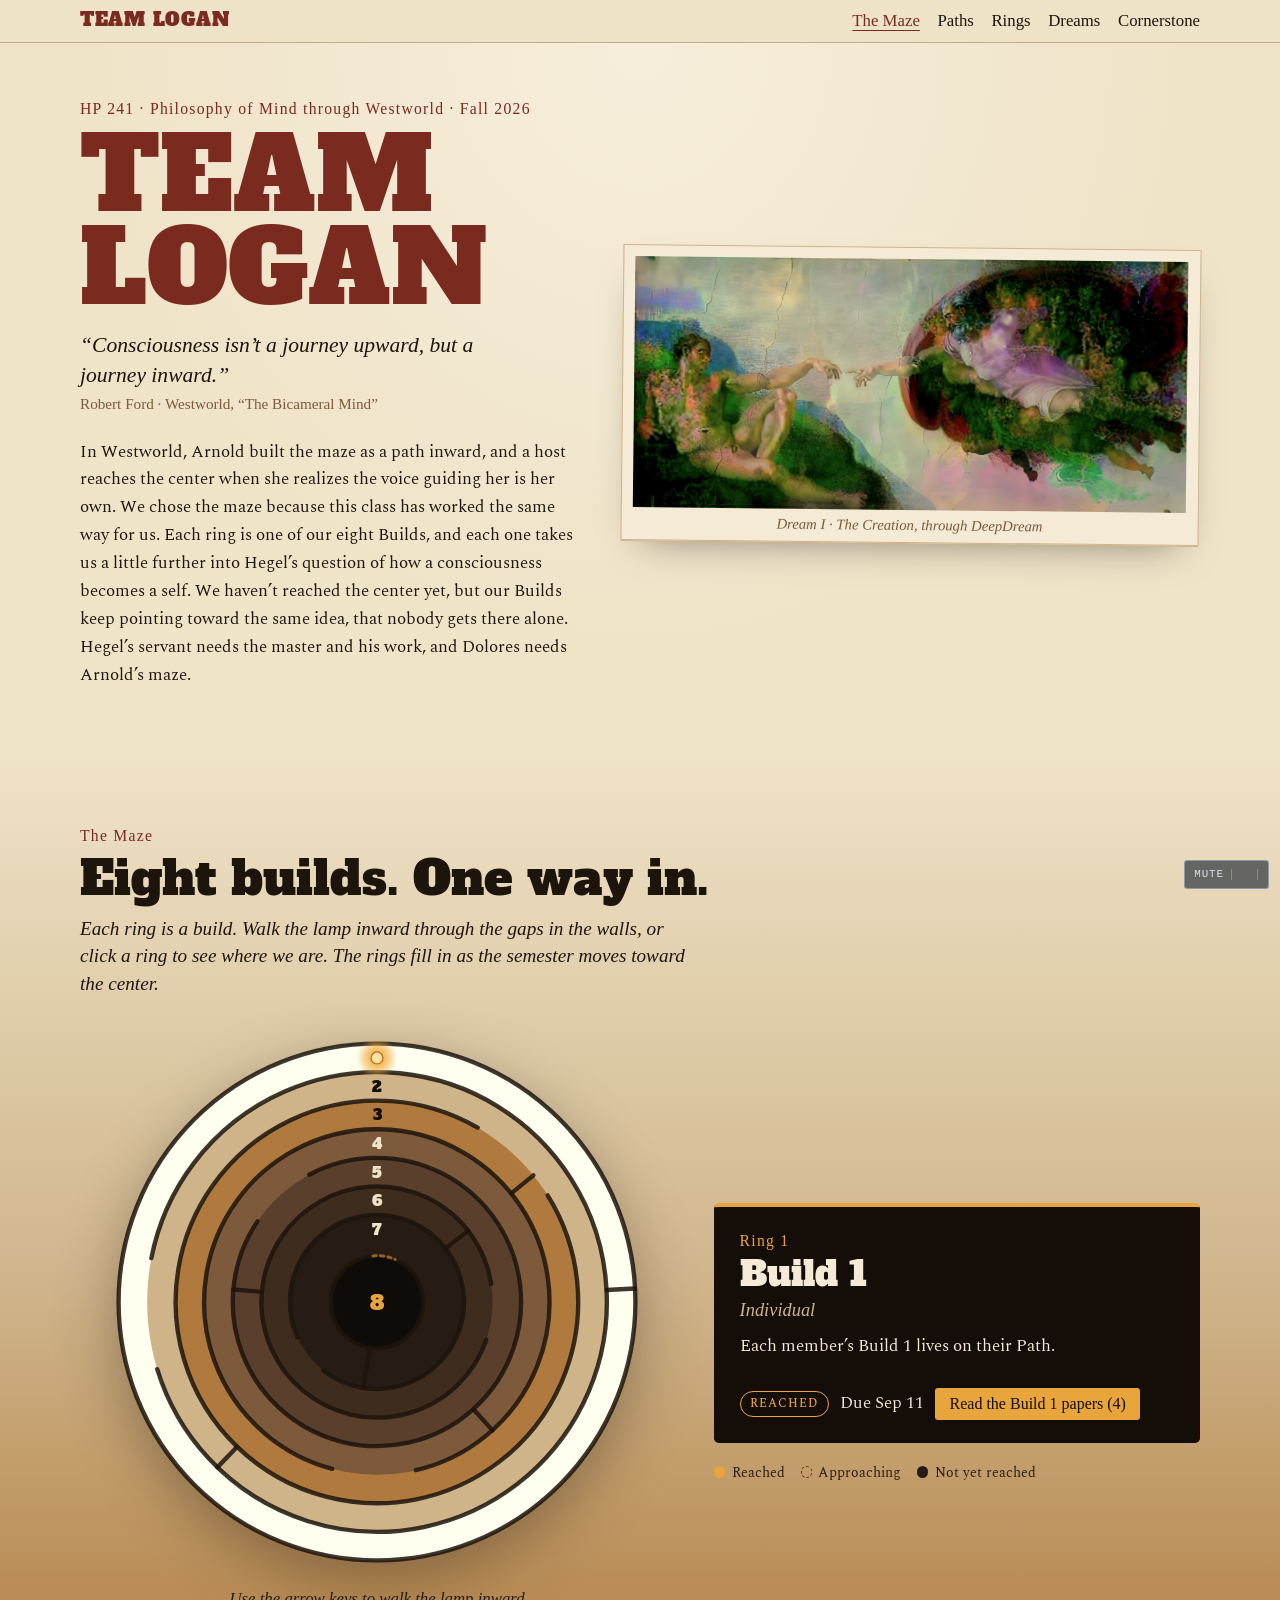
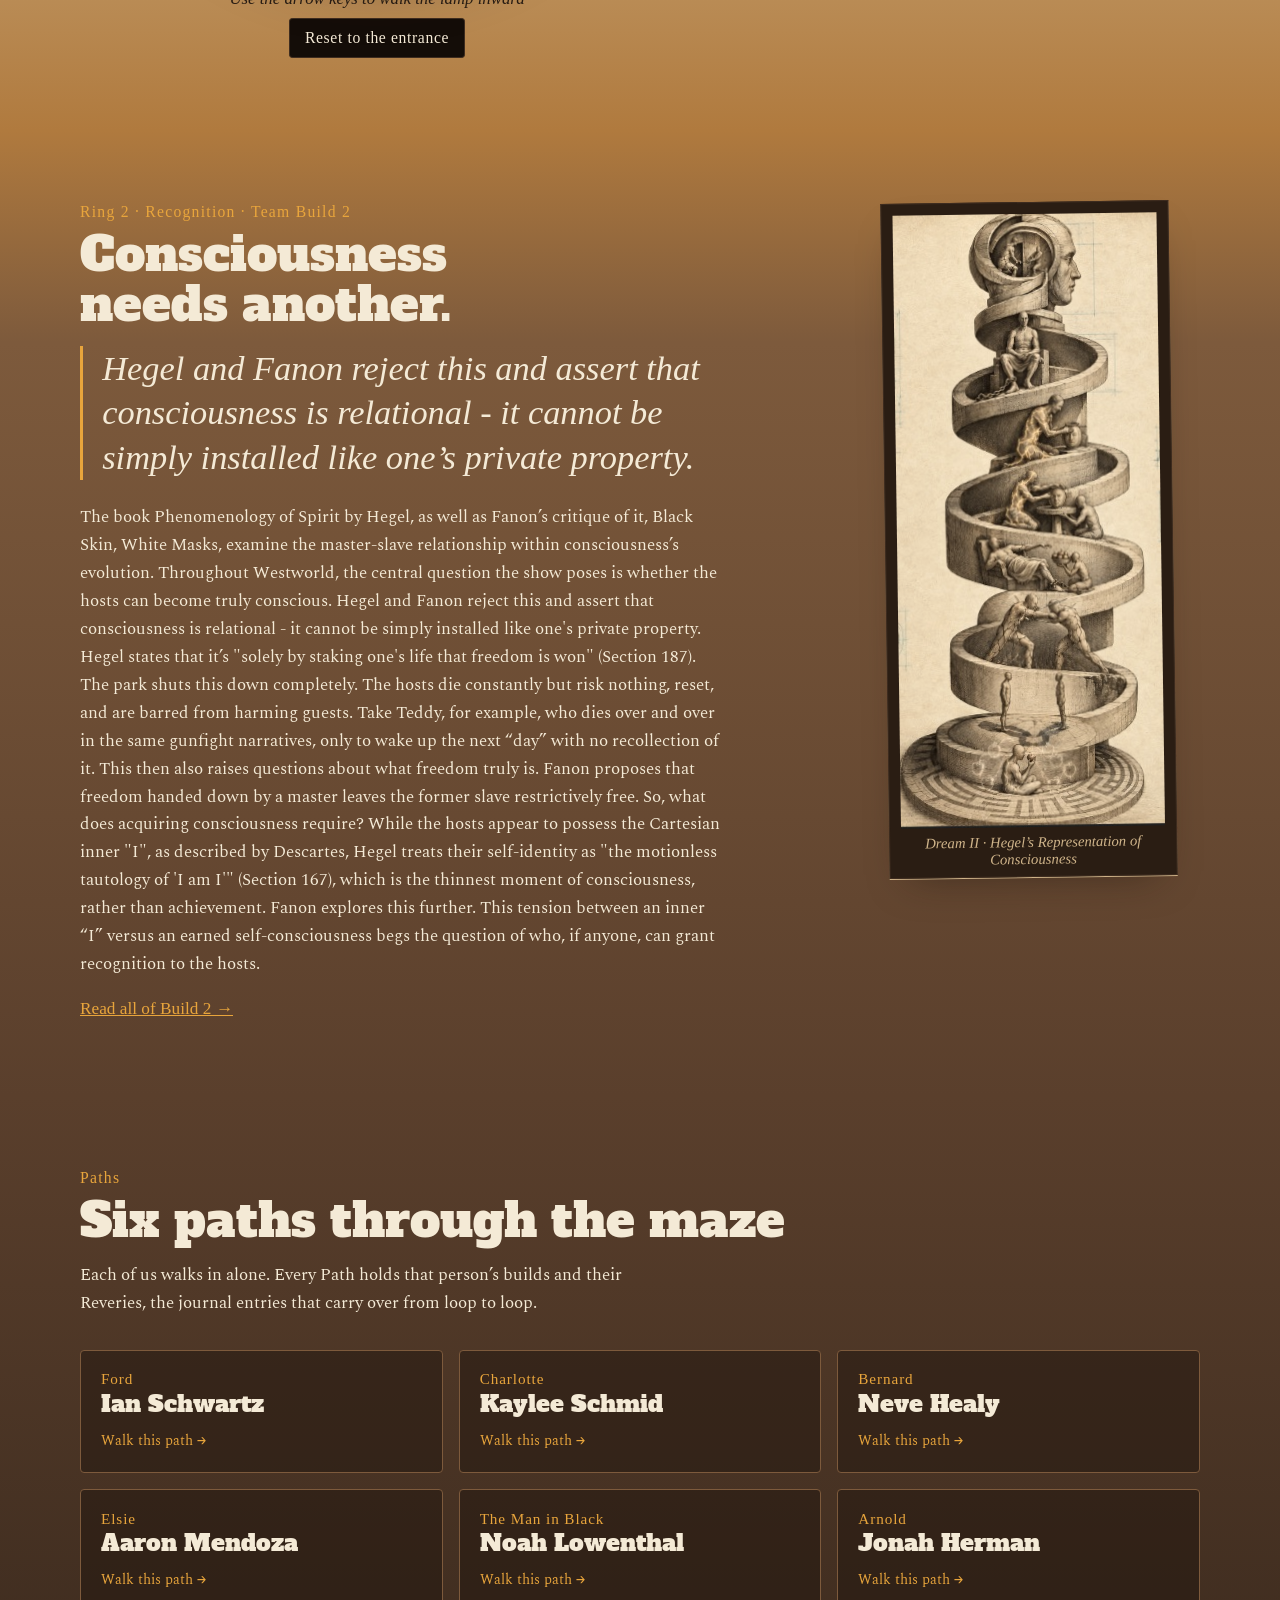
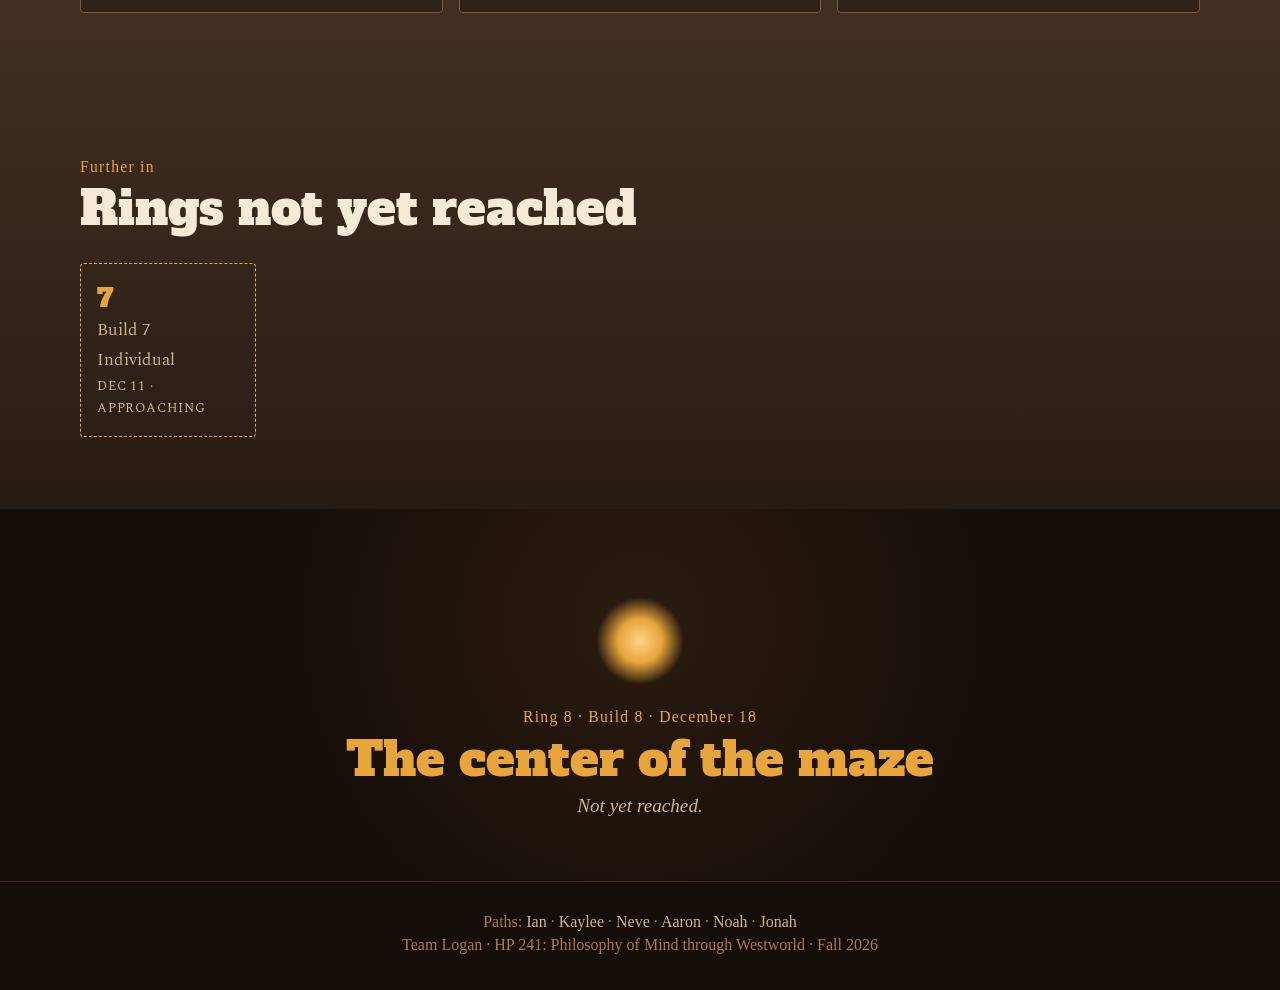
==== index.html @ b35baaec "Version the fx.js/fx.css links so browsers load the new entry screen instead of a cached copy" ====
<!DOCTYPE html>
<html lang="en">
<head>
  <meta charset="utf-8">
  <meta name="viewport" content="width=device-width, initial-scale=1">
  <title>Team Logan — The Maze</title>
  <meta name="description" content="Team Logan's HP 241 portfolio: a maze of eight builds, from the outer ring to the center.">
  <link rel="preconnect" href="https://fonts.googleapis.com">
  <link rel="preconnect" href="https://fonts.gstatic.com" crossorigin>
  <link rel="stylesheet" href="https://fonts.googleapis.com/css2?family=Alfa+Slab+One&family=IM+Fell+English:ital@0;1&family=IM+Fell+English+SC&family=Spectral:ital,wght@0,400;0,500;1,400&display=swap">
  <link rel="stylesheet" href="styles.css">
  <link rel="stylesheet" href="maze.css">
  <link rel="stylesheet" href="paths.css">
  <link rel="stylesheet" href="dreams.css">
  <link rel="stylesheet" href="fx.css?v=2">
</head>
<body>
  <a class="skip-link" href="#main">Skip to main content</a>
  <header class="top">
    <div class="wrap top-in">
      <a class="brand" href="index.html">TEAM LOGAN</a>
      <nav aria-label="Main"><ul><li><a href="index.html#maze" aria-current="page">The Maze</a></li><li><a href="index.html#paths">Paths</a></li><li><a href="team.html">Rings</a></li><li><a href="dreams.html">Dreams</a></li><li><a href="cornerstone.html">Cornerstone</a></li></ul></nav>
    </div>
  </header>
  <main id="main">
    <section class="hero">
      <div class="wrap hero-in">
        <div>
          <p class="eyebrow">HP 241 · Philosophy of Mind through Westworld · Fall 2026</p>
          <h1>TEAM LOGAN</h1>
          <p class="epi">“Consciousness isn’t a journey upward, but a journey inward.”</p>
          <p class="epi-by">Robert Ford · Westworld, “The Bicameral Mind”</p>
          <p class="team-intro">In Westworld, Arnold built the maze as a path inward, and a host reaches the center when she realizes the voice guiding her is her own. We chose the maze because this class has worked the same way for us. Each ring is one of our eight Builds, and each one takes us a little further into Hegel’s question of how a consciousness becomes a self. We haven’t reached the center yet, but our Builds keep pointing toward the same idea, that nobody gets there alone. Hegel’s servant needs the master and his work, and Dolores needs Arnold’s maze.</p>
        </div>
        <figure class="plate">
          <img src="images/deepdream.jpg" width="1150" height="521" alt="DeepDream version of Michelangelo’s Creation of Adam, the figures overgrown with swirling green, pink and red patterns.">
          <figcaption>Dream I · The Creation, through DeepDream</figcaption>
        </figure>
      </div>
    </section>

    <section class="maze-sec" id="maze" aria-labelledby="maze-heading">
      <div class="wrap">
        <p class="eyebrow">The Maze</p>
        <h2 id="maze-heading">Eight builds. One way in.</h2>
        <p class="lede">Each ring is a build. Walk the lamp inward through the gaps in the walls, or click a ring to see where we are. The rings fill in as the semester moves toward the center.</p>
        <div class="maze-grid">
        <div class="maze-wrap">
        <svg viewBox="0 0 400 400" class="maze-svg" id="maze-svg" tabindex="0" role="application" aria-label="The maze. Build 1 is the outer ring, Build 8 is the center. Use the arrow keys or W A S D to walk the lamp around a ring and through the gaps in the walls.">
        <circle class="ring" data-ring="1" cx="200" cy="200" r="190" fill="#efe3c8" tabindex="0" role="button" aria-label="Ring 1: Build 1"/>
        <circle class="ring" data-ring="2" cx="200" cy="200" r="169" fill="#cfb48a" tabindex="0" role="button" aria-label="Ring 2: Build 2"/>
        <circle class="ring" data-ring="3" cx="200" cy="200" r="148" fill="#b07a3e" tabindex="0" role="button" aria-label="Ring 3: Build 3"/>
        <circle class="ring" data-ring="4" cx="200" cy="200" r="127" fill="#7d5a3c" tabindex="0" role="button" aria-label="Ring 4: Build 4"/>
        <circle class="ring" data-ring="5" cx="200" cy="200" r="106" fill="#5a3f2c" tabindex="0" role="button" aria-label="Ring 5: Build 5"/>
        <circle class="ring" data-ring="6" cx="200" cy="200" r="85" fill="#3e2c1f" tabindex="0" role="button" aria-label="Ring 6: Build 6"/>
        <circle class="ring" data-ring="7" cx="200" cy="200" r="64" fill="#271c14" tabindex="0" role="button" aria-label="Ring 7: Build 7"/>
        <circle class="ring" data-ring="8" cx="200" cy="200" r="34" fill="#140d08" tabindex="0" role="button" aria-label="Ring 8: Build 8"/>
        <path d="M34.1,167.8 A169,169 0 1 1 38.4,249.4" class="wall"/>
        <line x1="368.8" y1="191.2" x2="389.7" y2="190.1" class="wall"/>
        <path d="M325.5,121.6 A148,148 0 1 1 274.0,71.8" class="wall"/>
        <line x1="97.2" y1="306.5" x2="82.6" y2="321.6" class="wall"/>
        <path d="M167.1,322.7 A127,127 0 1 1 228.6,323.7" class="wall"/>
        <line x1="298.7" y1="120.1" x2="315.0" y2="106.9" class="wall"/>
        <path d="M150.2,106.4 A106,106 0 1 1 112.1,140.7" class="wall"/>
        <line x1="270.9" y1="278.8" x2="285.0" y2="294.4" class="wall"/>
        <path d="M280.4,227.7 A85,85 0 1 1 284.0,186.7" class="wall"/>
        <line x1="115.3" y1="192.6" x2="94.4" y2="190.8" class="wall"/>
        <path d="M141.5,226.0 A64,64 0 1 1 160.6,250.4" class="wall"/>
        <line x1="250.4" y1="160.6" x2="267.0" y2="147.7" class="wall"/>
        <path d="M213.3,168.7 A34,34 0 1 1 197.0,166.1" class="wall"/>
        <line x1="194.7" y1="233.6" x2="190.0" y2="263.2" class="wall"/>
        <circle cx="200" cy="200" r="190" class="wall"/>
        <text x="200" y="24.5" text-anchor="middle" class="rn" fill="#140d08">1</text>
        <text x="200" y="45.5" text-anchor="middle" class="rn" fill="#140d08">2</text>
        <text x="200" y="66.5" text-anchor="middle" class="rn" fill="#140d08">3</text>
        <text x="200" y="87.5" text-anchor="middle" class="rn" fill="#efe3c8">4</text>
        <text x="200" y="108.5" text-anchor="middle" class="rn" fill="#efe3c8">5</text>
        <text x="200" y="129.5" text-anchor="middle" class="rn" fill="#efe3c8">6</text>
        <text x="200" y="150.5" text-anchor="middle" class="rn" fill="#efe3c8">7</text>
        <text x="200" y="206" text-anchor="middle" class="rn rn-center">8</text>
        </svg>
        <p class="maze-hint" id="maze-hint">Use the arrow keys to walk the lamp inward</p>
        <div class="maze-tools"><button type="button" class="maze-reset" id="maze-reset">Reset to the entrance</button><span class="maze-preview" id="maze-preview" hidden></span></div>
        <div class="sr-only" id="maze-live" role="status" aria-live="polite"></div>
        </div>
          <div>
            <div class="ring-info" aria-live="polite">
              <span class="rnum" id="ri-num">Ring 2</span>
              <h3 id="ri-name">Build 2</h3>
              <p class="kind" id="ri-kind">Team · Recognition</p>
              <p class="note" id="ri-note">Hegel and Fanon on why consciousness needs another.</p>
              <div class="ri-row"><span class="badge reached" id="ri-badge">Reached</span><span id="ri-due">Due Sep 25</span><a class="btn" id="ri-link" href="team.html#build-2">Enter this ring</a><button class="btn btn-papers" id="ri-papers" type="button">Read the papers</button></div>
            </div>
            <p class="legend"><span class="lg-reached">Reached</span><span class="lg-near">Approaching</span><span class="lg-locked">Not yet reached</span></p>
          </div>
        </div>
      </div>
    </section>

    <section class="recog dark" aria-labelledby="recog-heading">
      <div class="wrap recog-in">
        <div>
          <p class="eyebrow">Ring 2 · Recognition · Team Build 2</p>
          <h2 id="recog-heading">Consciousness needs another.</h2>
          <blockquote class="pull">Hegel and Fanon reject this and assert that consciousness is relational - it cannot be simply installed like one’s private property.</blockquote>
          <p data-thinkers="Hegel §187; Hegel §167; Descartes; Fanon">The book Phenomenology of Spirit by Hegel, as well as Fanon’s critique of it, Black Skin, White Masks, examine the master-slave relationship within consciousness’s evolution. Throughout Westworld, the central question the show poses is whether the hosts can become truly conscious. Hegel and Fanon reject this and assert that consciousness is relational - it cannot be simply installed like one's private property. Hegel states that it’s "solely by staking one's life that freedom is won" (Section 187). The park shuts this down completely. The hosts die constantly but risk nothing, reset, and are barred from harming guests. Take Teddy, for example, who dies over and over in the same gunfight narratives, only to wake up the next “day” with no recollection of it. This then also raises questions about what freedom truly is. Fanon proposes that freedom handed down by a master leaves the former slave restrictively free. So, what does acquiring consciousness require? While the hosts appear to possess the Cartesian inner "I", as described by Descartes, Hegel treats their self-identity as "the motionless tautology of 'I am I'" (Section 167), which is the thinnest moment of consciousness, rather than achievement. Fanon explores this further. This tension between an inner “I” versus an earned self-consciousness begs the question of who, if anyone, can grant recognition to the hosts.</p>
          <a class="more" href="team.html#build-2">Read all of Build 2 →</a>
        </div>
        <figure class="plate plate-dark">
          <img src="images/hegel-consciousness.jpg" width="260" height="604" alt="Engraving-style spiral tower: figures wrestle, labor and sit in chains as the spiral climbs toward a large human head.">
          <figcaption>Dream II · Hegel’s Representation of Consciousness</figcaption>
        </figure>
      </div>
    </section>

    <section class="paths dark" id="paths" aria-labelledby="paths-heading">
      <div class="wrap">
        <p class="eyebrow">Paths</p>
        <h2 id="paths-heading">Six paths through the maze</h2>
        <p class="narrow">Each of us walks in alone. Every Path holds that person’s builds and their Reveries, the journal entries that carry over from loop to loop.</p>
        <div class="path-grid">
        <a class="path-card" data-member="ian" href="ian.html"><span class="host">Ford</span><span class="who">Ian Schwartz</span><span class="go">Walk this path →</span></a>
        <a class="path-card" data-member="kaylee" href="kaylee.html"><span class="host">Charlotte</span><span class="who">Kaylee Schmid</span><span class="go">Walk this path →</span></a>
        <a class="path-card" data-member="neve" href="neve.html"><span class="host">Bernard</span><span class="who">Neve Healy</span><span class="go">Walk this path →</span></a>
        <a class="path-card" data-member="aaron" href="aaron.html"><span class="host">Elsie</span><span class="who">Aaron Mendoza</span><span class="go">Walk this path →</span></a>
        <a class="path-card" data-member="noah" href="noah.html"><span class="host">The Man in Black</span><span class="who">Noah Lowenthal</span><span class="go">Walk this path →</span></a>
        <a class="path-card" data-member="jonah" href="jonah.html"><span class="host">Arnold</span><span class="who">Jonah Herman</span><span class="go">Walk this path →</span></a>
        </div>
      </div>
    </section>

    <section class="ahead dark" aria-labelledby="ahead-heading">
      <div class="wrap">
        <p class="eyebrow">Further in</p>
        <h2 id="ahead-heading">Rings not yet reached</h2>
        <div class="locks" id="locks" aria-live="polite"></div>
      </div>
    </section>

    <section class="center dark" aria-labelledby="center-heading">
      <div class="wrap">
        <div class="lamp" aria-hidden="true"></div>
        <p class="eyebrow">Ring 8 · Build 8 · December 18</p>
        <h2 id="center-heading">The center of the maze</h2>
        <p class="center-note" id="center-note">Not yet reached.</p>
      </div>
    </section>
    <dialog class="papers-dlg" id="papers-dlg" aria-labelledby="pd-heading">
      <div class="pd-sheet">
        <div class="pd-top">
          <div>
            <p class="eyebrow" id="pd-eyebrow">Ring</p>
            <h2 id="pd-heading">The papers</h2>
          </div>
          <button class="pd-close" id="pd-close" type="button" aria-label="Close the papers">Close</button>
        </div>
        <div class="pd-list" id="pd-list"></div>
        <p class="pd-missing" id="pd-missing" hidden></p>
      </div>
    </dialog>
  </main>
  <footer class="site-footer">
    <div class="wrap">
      <p class="foot-paths">Paths: <a href="ian.html">Ian</a> · <a href="kaylee.html">Kaylee</a> · <a href="neve.html">Neve</a> · <a href="aaron.html">Aaron</a> · <a href="noah.html">Noah</a> · <a href="jonah.html">Jonah</a></p>
      <p>Team Logan · HP 241: Philosophy of Mind through Westworld · Fall 2026</p>
    </div>
  </footer>
  <script src="rings.js"></script>
  <script src="maze.js"></script>
  <script src="papers.js"></script>
  <script src="papers-panel.js"></script>
  <script src="fx.js?v=2"></script>
</body>
</html>
---- styles.css ----
/* Team Logan · "The Maze" in the Lamplight palette.
   Parchment on the outer rings, umber toward the center, amber lamp accents.
   One committed look (no separate dark mode): pages darken as you go inward. */
:root {
  --r0: #efe3c8; --r1: #cfb48a; --r2: #b07a3e; --r3: #7d5a3c;
  --r4: #5a3f2c; --r5: #3e2c1f; --r6: #271c14; --r7: #140d08;
  --gold: #e8a53c; --ox: #7a2a1f; --ink: #1d140c; --bone: #f4ead6;
  --slab: "Alfa Slab One", Rockwell, Georgia, serif;
  --fell: "IM Fell English", "Iowan Old Style", Georgia, serif;
  --fellsc: "IM Fell English SC", "Iowan Old Style", Georgia, serif;
  --body: "Spectral", Georgia, serif;
  --max: 72rem;
  color-scheme: light;
}

*, *::before, *::after { box-sizing: border-box; }
html { scroll-behavior: smooth; scroll-padding-top: 4.5rem; }
body { margin: 0; background: var(--r0); color: var(--ink); font: 400 1.06rem/1.65 var(--body); }
img { max-width: 100%; height: auto; }
a { color: inherit; }
a:focus-visible, [tabindex]:focus-visible, summary:focus-visible { outline: 2px solid var(--gold); outline-offset: 3px; }
h1, h2, h3 { text-wrap: balance; }
.wrap { max-width: var(--max); margin: 0 auto; padding-inline: 1rem; }
section { padding-block: 4.5rem; }
.skip-link { position: absolute; left: 1rem; top: -4rem; background: var(--ink); color: var(--bone); padding: .5rem .8rem; z-index: 10; }
.skip-link:focus { top: 1rem; }

/* Header */
.top { position: sticky; top: 0; z-index: 5; background: rgb(239 227 200 / .93); backdrop-filter: blur(6px); border-bottom: 1px solid rgb(125 90 60 / .4); }
.top-in { display: flex; flex-wrap: wrap; gap: .4rem 1.4rem; align-items: baseline; justify-content: space-between; padding-block: .7rem; }
.brand { font: 400 1.15rem/1 var(--slab); letter-spacing: .04em; text-decoration: none; color: var(--ox); }
.top ul { list-style: none; display: flex; flex-wrap: wrap; gap: .2rem 1.1rem; margin: 0; padding: 0; font: 400 1.05rem var(--fellsc); }
.top ul a { text-decoration: none; }
.top ul a:hover, .top ul a[aria-current="page"] { color: var(--ox); text-decoration: underline; text-underline-offset: .25em; }

/* Shared type */
.eyebrow { margin: 0; font: 400 .98rem/1.3 var(--fellsc); letter-spacing: .08em; color: var(--ox); }
.dark { color: var(--bone); }
.dark .eyebrow { color: var(--gold); }
h2 { font: 400 clamp(2rem, 5vw, 3rem)/1.05 var(--slab); margin: .4rem 0 .7rem; }
.lede { font: italic 400 1.2rem/1.45 var(--fell); max-width: 38rem; margin: 0 0 2rem; }
.narrow { max-width: 38rem; }
.slot { border: 1.5px dashed var(--r2); border-radius: .3rem; padding: .8rem 1rem; font: italic 400 .98rem/1.5 var(--body); color: var(--r3); background: rgb(244 234 214 / .55); margin: 0; }
.dark .slot { border-color: var(--r3); color: var(--r1); background: rgb(20 13 8 / .35); }

/* Hero */
.hero { background: radial-gradient(ellipse at 50% 0%, #f7eedb 0%, var(--r0) 60%); padding-block: 3.5rem 4rem; }
.hero-in { display: grid; grid-template-columns: minmax(0, 1fr) minmax(0, 1.15fr); gap: 2.5rem; align-items: center; }
.hero h1 { font: 400 clamp(3.2rem, 10vw, 6.4rem)/.9 var(--slab); color: var(--ox); margin: .6rem 0 1rem; }
.epi { font: italic 400 1.35rem/1.4 var(--fell); margin: 0 0 .3rem; max-width: 26rem; }
.epi-by { font: 400 .95rem var(--fellsc); color: var(--r3); margin: 0 0 1.6rem; }
.plate { margin: 0; background: var(--bone); padding: .7rem .7rem .5rem; border: 1px solid var(--r1); box-shadow: 0 1px 0 var(--r1), 0 18px 40px -22px rgb(29 20 12 / .55); transform: rotate(.6deg); }
.plate img { display: block; width: 100%; filter: sepia(.35) contrast(1.05); }
.plate figcaption { font: italic 400 .92rem var(--fell); color: var(--r3); text-align: center; padding-top: .45rem; }
.plate-dark { background: #2a1d13; border-color: var(--r5); transform: rotate(-.8deg); max-width: 18rem; justify-self: center; }
.plate-dark img { filter: sepia(.15); }
.plate-dark figcaption { color: var(--r1); }

/* Maze */
.maze-sec { background: linear-gradient(var(--r0), var(--r1) 55%, var(--r2)); }
.maze-grid { display: grid; grid-template-columns: minmax(0, 1.1fr) minmax(0, .9fr); gap: 2.5rem; align-items: center; }
.maze-svg { width: 100%; max-width: 34rem; height: auto; display: block; margin: 0 auto; filter: drop-shadow(0 18px 30px rgb(29 20 12 / .35)); }
.ring { cursor: pointer; transition: filter .2s; }
.ring:hover, .ring:focus-visible { filter: brightness(1.12); outline: none; }
.ring.sel { filter: brightness(1.2); }
.ring.locked { filter: saturate(.6) brightness(.85); }
.ring.locked.sel, .ring.locked:hover { filter: saturate(.8) brightness(1); }
.wall { stroke: var(--ink); stroke-width: 3.2; stroke-linecap: round; fill: none; pointer-events: none; opacity: .85; }
.rn { font: 400 11px var(--slab); pointer-events: none; }
.rn-center { font-size: 15px; fill: var(--gold); }
.ring-info { background: var(--r7); color: var(--bone); border-radius: .3rem; padding: 1.6rem 1.6rem 1.4rem; border-top: 4px solid var(--gold); min-height: 15rem; display: flex; flex-direction: column; gap: .45rem; }
.rnum { font: 400 .98rem var(--fellsc); color: var(--gold); letter-spacing: .08em; }
.ring-info h3 { font: 400 2.2rem/1 var(--slab); margin: 0; }
.ring-info .kind { font: italic 400 1.15rem var(--fell); margin: 0; color: var(--r1); }
.ring-info .note { margin: .3rem 0 0; }
.ri-row { display: flex; gap: .7rem; align-items: center; flex-wrap: wrap; margin-top: auto; padding-top: .8rem; }
.badge { font: 500 .78rem/1 var(--body); letter-spacing: .08em; text-transform: uppercase; padding: .38rem .6rem; border-radius: 2rem; border: 1px solid currentColor; }
.badge.reached { color: var(--gold); }
.badge.near { color: #f0c27a; border-style: dashed; }
.badge.locked { color: var(--r2); }
.btn { font: 400 1rem var(--fellsc); color: var(--r7); background: var(--gold); text-decoration: none; padding: .45rem .9rem; border-radius: .2rem; }
.legend { display: flex; flex-wrap: wrap; gap: 1rem; margin: 1.2rem 0 0; font-size: .9rem; color: var(--r6); }
.legend span::before { content: ""; display: inline-block; width: .7rem; height: .7rem; border-radius: 50%; margin-right: .4rem; vertical-align: -.05rem; background: var(--gold); }
.legend .lg-near::before { background: transparent; border: 1.5px dashed var(--ox); }
.legend .lg-locked::before { background: var(--r6); }

/* Ring 2 on the home page */
.recog { background: linear-gradient(var(--r2), var(--r3) 22%, var(--r4)); }
.recog-in { display: grid; grid-template-columns: minmax(0, 1.5fr) minmax(0, .7fr); gap: 3rem; align-items: start; }
.recog p { max-width: 40rem; }
.pull { font: italic 400 clamp(1.5rem, 3.4vw, 2.15rem)/1.3 var(--fell); margin: 1rem 0 1.5rem; padding-left: 1.2rem; border-left: 3px solid var(--gold); text-wrap: balance; }
.more { font: 400 1.08rem var(--fellsc); color: var(--gold); }

/* Paths */
.paths { background: linear-gradient(var(--r4), var(--r5)); }
.path-grid { display: grid; grid-template-columns: repeat(3, minmax(0, 1fr)); gap: 1rem; margin-top: 2rem; }
.path-card { display: grid; gap: .15rem; padding: 1.2rem 1.25rem; background: rgb(20 13 8 / .4); border: 1px solid var(--r3); border-radius: .25rem; text-decoration: none; transition: border-color .2s, transform .2s; }
.path-card:hover { border-color: var(--gold); transform: translateY(-2px); }
.host { font: 400 .95rem var(--fellsc); color: var(--gold); letter-spacing: .06em; }
.who { font: 400 1.45rem/1.15 var(--slab); }
.go { margin-top: .6rem; font-size: .9rem; color: var(--gold); }

/* Rings ahead + center */
.ahead { background: linear-gradient(var(--r5), var(--r6)); }
.locks { display: grid; grid-template-columns: repeat(auto-fill, minmax(min(100%, 10rem), 1fr)); gap: .8rem; margin-top: 1.8rem; }
.lock { border: 1px solid var(--r4); border-radius: .25rem; padding: 1rem; min-height: 8.5rem; display: flex; flex-direction: column; gap: .1rem; color: var(--r2); }
.lock b { font: 400 1.6rem var(--slab); color: var(--r3); }
.lock.near { border-color: var(--gold); border-style: dashed; color: var(--r1); }
.lock.near b { color: var(--gold); }
.lock small { margin-top: auto; font-size: .82rem; letter-spacing: .06em; text-transform: uppercase; }
.center { background: radial-gradient(circle at 50% 30%, #2a1b0f 0%, var(--r7) 55%); text-align: center; padding-block: 5.5rem 4rem; }
.center h2 { color: var(--gold); }
.center-note { font: italic 400 1.2rem var(--fell); color: var(--r1); margin: 0; }
.lamp { width: 5.5rem; height: 5.5rem; margin: 0 auto 1.4rem; border-radius: 50%; background: radial-gradient(circle, #ffd58a 0%, var(--gold) 35%, rgb(232 165 60 / 0) 70%); animation: flicker 4s ease-in-out infinite; }
@keyframes flicker { 0%, 100% { opacity: .85; transform: scale(1); } 45% { opacity: 1; transform: scale(1.04); } 60% { opacity: .78; } }

/* Footer */
.site-footer { background: var(--r7); color: var(--r2); border-top: 1px solid var(--r5); padding-block: 1.6rem 2rem; text-align: center; font: 400 1rem var(--fellsc); }
.site-footer p { margin: .3rem 0; }
.site-footer a { color: var(--r1); text-decoration: none; }
.site-footer a:hover { color: var(--gold); }

/* The Rings page */
.page-head { background: linear-gradient(var(--r0), var(--r1)); padding-block: 3.5rem 2.5rem; }
.page-head h1 { font: 400 clamp(2.8rem, 8vw, 5rem)/.95 var(--slab); color: var(--ox); margin: .6rem 0 .8rem; }
.ring-page { background: linear-gradient(var(--r2), var(--r3) 10%, var(--r4) 60%, var(--r5)); }
.ring-page.locked { background: linear-gradient(var(--r5), var(--r6)); }
.essay { max-width: 46rem; }
.essay p { margin: 0 0 1.1rem; }
.bibliography { margin-top: 2rem; padding: 1rem 1.25rem; border: 1px solid var(--r3); border-radius: .3rem; background: rgb(20 13 8 / .35); }
.bibliography summary { font: 400 1.1rem var(--fellsc); color: var(--gold); cursor: pointer; }
.bibliography ul { padding-left: 1.25rem; font-size: .93rem; }

/* Member Paths */
.path-head { background: linear-gradient(var(--r0), var(--r1)); padding-block: 3.5rem 3rem; }
.crumb { font: 400 1rem var(--fellsc); color: var(--r3); text-decoration: none; }
.path-head h1 { font: 400 clamp(2.8rem, 8vw, 5rem)/.95 var(--slab); color: var(--ox); margin: .7rem 0 .4rem; }
.hostline { font: italic 400 1.4rem var(--fell); margin: 0 0 1.4rem; }
.facts { display: grid; grid-template-columns: repeat(3, minmax(0, 1fr)); gap: .8rem; margin: 1.4rem 0 0; }
.fact { border-top: 2px solid var(--ox); padding-top: .5rem; }
.fact dt { font: 400 .92rem var(--fellsc); color: var(--r3); }
.fact dd { margin: 0; font-style: italic; color: var(--r3); }
.builds { background: linear-gradient(var(--r1), var(--r2)); }
.build-list { list-style: none; padding: 0; margin: 1.5rem 0 0; display: grid; grid-template-columns: repeat(auto-fill, minmax(min(100%, 18rem), 1fr)); gap: 1rem; }
.build-card { background: var(--bone); border-radius: .25rem; padding: 1.2rem 1.3rem; box-shadow: 0 14px 30px -22px rgb(0 0 0 / .6); }
.build-card h3 { font: 400 1.4rem/1.15 var(--slab); margin: .15rem 0 .7rem; }

/* Reveries trail (markup comes from tools/build_journals.py) */
.no { font: 400 .9rem var(--fellsc); color: var(--ox); letter-spacing: .06em; }
.trail { background: linear-gradient(var(--r2) 0%, var(--r3) 18%, var(--r4) 45%, var(--r5) 70%, var(--r6) 100%); padding-block: 3.5rem 5rem; color: var(--bone); }
.trail .eyebrow { color: var(--gold); }
.revs { list-style: none; margin: 0 auto; padding: 0; position: relative; max-width: 60rem; }
.revs::before { content: ""; position: absolute; left: 50%; top: 0; bottom: 0; border-left: 3px dashed var(--gold); transform: translateX(-50%); opacity: .8; }
.rev { position: relative; display: flex; padding-block: .9rem; }
.rev.l { justify-content: flex-start; }
.rev.r { justify-content: flex-end; }
.rev article { width: calc(50% - 2.2rem); background: var(--bone); color: var(--ink); border-radius: .25rem; padding: 1.2rem 1.35rem; box-shadow: 0 14px 30px -20px rgb(0 0 0 / .6); }
.rev:nth-child(n+4) article { background: #2b1e14; color: var(--bone); border: 1px solid var(--r4); }
.rev:nth-child(n+4) .no { color: var(--gold); }
.node { position: absolute; left: 50%; top: 2.1rem; width: 1rem; height: 1rem; border-radius: 50%; background: var(--gold); transform: translateX(-50%); box-shadow: 0 0 0 5px rgb(232 165 60 / .22); }
.rev h3 { font: 400 1.4rem/1.15 var(--slab); margin: .15rem 0 .5rem; }
.rev p { margin: .5rem 0 0; font-size: 1rem; }
.rev ul { margin: .4rem 0 0; padding-left: 1.2rem; font-size: 1rem; }
.rev blockquote { margin: .8rem 0 0; padding-left: .9rem; border-left: 3px solid var(--gold); font: italic 400 1.1rem/1.45 var(--fell); }
.journal-status { display: inline-block; margin: 0 0 .3rem !important; font: 500 .74rem/1 var(--body) !important; letter-spacing: .08em; text-transform: uppercase; border: 1px dashed currentColor; border-radius: 2rem; padding: .3rem .55rem; }
.trail-empty, .trail-end { text-align: center; font: italic 400 1.15rem var(--fell); color: var(--r1); margin: 2rem 0 0; }

@media (max-width: 52rem) {
  .hero-in, .maze-grid, .recog-in { grid-template-columns: 1fr; }
  .path-grid { grid-template-columns: repeat(2, minmax(0, 1fr)); }
  .facts { grid-template-columns: 1fr; }
  .revs::before, .node { left: .5rem; }
  .rev.l, .rev.r { justify-content: flex-end; }
  .rev article { width: calc(100% - 2rem); }
}
@media (max-width: 30rem) { .path-grid { grid-template-columns: 1fr; } }
@media (prefers-reduced-motion: reduce) { html { scroll-behavior: auto; } .lamp { animation: none; } * { transition: none !important; } }
---- maze.css ----
/* The walkable maze: lamp token, seals, hints. Ring/wall base styles live in styles.css. */
.sr-only { position: absolute; width: 1px; height: 1px; margin: -1px; padding: 0; overflow: hidden; clip: rect(0 0 0 0); white-space: nowrap; border: 0; }
.maze-wrap { min-width: 0; }
.maze-svg { touch-action: pan-y; }
.maze-svg:focus { outline: none; }
.maze-svg:focus-visible { outline: 2px solid var(--gold); outline-offset: 4px; border-radius: 50%; }

.maze-hint { margin: .9rem 0 0; text-align: center; font: italic 400 1.05rem var(--fell); color: var(--r6); }
.maze-tools { display: flex; flex-wrap: wrap; gap: .6rem 1rem; justify-content: center; align-items: center; margin-top: .6rem; }
.maze-reset { font: 400 .98rem var(--fellsc); letter-spacing: .04em; color: var(--bone); background: var(--r7); border: 1px solid var(--r5); border-radius: .2rem; padding: .5rem .95rem; min-height: 2.5rem; cursor: pointer; }
.maze-reset:hover { background: var(--r6); border-color: var(--gold); }
.maze-reset:focus-visible { outline: 2px solid var(--gold); outline-offset: 3px; }
.maze-preview { font-size: .88rem; color: var(--ox); }
.maze-preview a { color: var(--ox); }

/* the lamp */
.lamp-token { cursor: grab; }
.lamp-token.held { cursor: grabbing; }
.lamp-hit { fill: transparent; touch-action: none; }
.lamp-glow { pointer-events: none; animation: lampPulse 2.6s ease-in-out infinite; transform-box: fill-box; transform-origin: center; }
.lamp-core { fill: #ffe2a3; stroke: #b8741c; stroke-width: 1; pointer-events: none; filter: drop-shadow(0 0 3px #ffbf4d); }
.lamp-body { pointer-events: none; }
.lamp-body.shake { animation: lampShake .42s ease-in-out; }
@keyframes lampPulse { 0%, 100% { opacity: .8; transform: scale(.92); } 50% { opacity: 1; transform: scale(1.1); } }
@keyframes lampShake { 0%, 100% { transform: translate(0, 0); } 20% { transform: translate(-3.5px, 0); } 40% { transform: translate(3.5px, 0); } 60% { transform: translate(-2.5px, 0); } 80% { transform: translate(2px, 0); } }

/* a ring that was just entered */
.ring.lit { animation: ringLit 1.1s ease-out; }
@keyframes ringLit { 0% { filter: brightness(1.75) saturate(1.3); } 100% { filter: brightness(1); } }

/* shut door across a gap that leads into a ring not yet reached */
.seal { fill: none; stroke: var(--gold); stroke-width: 2.2; stroke-dasharray: 2.5 3; stroke-linecap: round; opacity: .55; pointer-events: none; }

/* center: opens once Build 8 is reached */
.center-glow { pointer-events: none; animation: lampPulse 3.4s ease-in-out infinite; transform-box: fill-box; transform-origin: center; }
.ring.open { fill: #2a1a0b; }
.flare { fill: none; stroke: #ffd58a; stroke-width: 6; opacity: 0; pointer-events: none; transform-box: fill-box; transform-origin: center; }
.flare.go { animation: flare 1.4s ease-out; }
@keyframes flare { 0% { opacity: .95; transform: scale(.4); stroke-width: 14; } 100% { opacity: 0; transform: scale(6); stroke-width: 1; } }

@media (max-width: 560px) {
  .maze-hint { font-size: .98rem; padding-inline: .5rem; }
}
@media (prefers-reduced-motion: reduce) {
  .lamp-glow, .center-glow { animation: none; }
  .lamp-body.shake, .flare.go, .ring.lit { animation: none; }
  .ring.lit { filter: brightness(1.4); }
}

/* ---- "Read the papers" button + panel ---- */
.btn-papers { border: 0; cursor: pointer; }
.btn-papers:disabled { cursor: default; background: transparent; color: var(--r2); border: 1px dashed var(--r4); }
.btn-papers:focus-visible { outline: 2px solid var(--bone); outline-offset: 2px; }
.papers-dlg { width: min(52rem, calc(100vw - 2rem)); max-height: min(88vh, 60rem); padding: 0; border: 1px solid var(--r3); border-top: 4px solid var(--gold); border-radius: .35rem; background: var(--bone); color: var(--ink); box-shadow: 0 30px 70px -20px rgb(0 0 0 / .7); }
.papers-dlg::backdrop { background: rgb(20 13 8 / .72); }
.pd-sheet { padding: 1.4rem 1.6rem 1.8rem; }
.pd-top { display: flex; justify-content: space-between; align-items: flex-start; gap: 1rem; position: sticky; top: -1.4rem; background: var(--bone); padding-block: 1.4rem .8rem; margin-top: -1.4rem; border-bottom: 1px solid var(--r1); z-index: 1; }
.pd-top h2 { margin: .2rem 0 0; font-size: clamp(1.7rem, 4vw, 2.4rem); }
.pd-close { font: 400 1rem var(--fellsc); color: var(--ox); background: transparent; border: 1px solid var(--ox); border-radius: .2rem; padding: .35rem .8rem; cursor: pointer; flex: none; }
.pd-close:hover, .pd-close:focus-visible { background: var(--ox); color: var(--bone); outline: none; }
.pd-list { display: grid; gap: 1.1rem; margin-top: 1.2rem; }
.pd-paper { border: 1px solid var(--r1); border-radius: .25rem; padding: 1rem 1.2rem 1.1rem; background: #f8f1e2; }
.pd-head { display: flex; flex-wrap: wrap; align-items: baseline; gap: .3rem .7rem; }
.pd-who { margin: 0; font: 400 1.35rem/1.15 var(--slab); }
.pd-host { font: italic 400 1.05rem var(--fell); color: var(--ox); }
.pd-title { margin: .3rem 0 0; font: 400 1.05rem var(--fellsc); color: var(--r4); }
.pd-about { margin: .25rem 0 0; font: italic 400 1rem/1.4 var(--fell); color: var(--r3); }
.pd-lead { margin: .6rem 0 .7rem; font: italic 400 1.1rem/1.45 var(--fell); }
.pd-full summary { display: inline-block; cursor: pointer; list-style: none; font: 400 .98rem var(--fellsc); color: var(--r7); background: var(--gold); padding: .35rem .8rem; border-radius: .2rem; }
.pd-full summary::-webkit-details-marker { display: none; }
.pd-full[open] summary { background: transparent; color: var(--ox); border: 1px solid var(--ox); }
.pd-text { margin-top: .9rem; padding-top: .8rem; border-top: 1px solid var(--r1); }
.pd-text p { margin: 0 0 .9rem; line-height: 1.7; }
.pd-text h4 { margin: 1.3rem 0 .5rem; font: 400 1rem var(--fellsc); color: var(--ox); }
.pd-passage { margin: 0 0 1.1rem; padding: .8rem 1rem; background: rgb(207 180 138 / .25); border-left: 3px solid var(--gold); font: italic 400 1rem/1.6 var(--fell); }
.pd-plabel { display: block; margin-bottom: .35rem; font: 400 .88rem var(--fellsc); font-style: normal; color: var(--ox); }
.pd-go { display: block; width: fit-content; margin-top: .7rem; font: 400 .98rem var(--fellsc); color: var(--ox); }
.pd-missing { margin: 1.2rem 0 0; font: italic 400 1rem var(--fell); color: var(--r3); }
@media (max-width: 30rem) { .pd-sheet { padding: 1rem 1rem 1.4rem; } .pd-top { top: -1rem; padding-top: 1rem; margin-top: -1rem; } }

/* Team intro in the home hero */
.team-intro { margin: 0; max-width: 34rem; font: 400 1.06rem/1.65 var(--body); }
---- paths.css ----
/* Paths: facts and full builds on member pages. */

/* ---- Facts: placeholders look intentional ---- */
.fact dd { font-style: normal; color: var(--ink); min-height: 2.1rem; }
.fact dd.is-empty { display: inline-block; font: italic 400 .95rem/1.3 var(--body); color: var(--r3); border: 1.5px dashed var(--r2); border-radius: .3rem; padding: .3rem .6rem; background: rgb(244 234 214 / .55); }


/* Full builds on a Path page (one per row, expandable) */
.build-list.essays { grid-template-columns: 1fr; max-width: 50rem; }
.essay-card .build-kind { margin: -.4rem 0 .6rem; font: italic 400 1.1rem/1.35 var(--fell); color: var(--r3); }
.essay-card .build-lead { margin: 0 0 .9rem; font: italic 400 1.2rem/1.45 var(--fell); }
.build-full summary { display: inline-block; cursor: pointer; font: 400 1rem var(--fellsc); color: var(--r7); background: var(--gold); padding: .4rem .9rem; border-radius: .2rem; list-style: none; }
.build-full summary::-webkit-details-marker { display: none; }
.build-full[open] summary { background: transparent; color: var(--ox); border: 1px solid var(--ox); }
.build-full[open] summary::after { content: " (close)"; }
.build-text { margin-top: 1.1rem; padding-top: 1rem; border-top: 1px solid var(--r1); }
.build-text p { margin: 0 0 1rem; line-height: 1.7; }
.build-passage { margin: 0 0 1.3rem; padding: .9rem 1.1rem; background: rgb(207 180 138 / .25); border-left: 3px solid var(--gold); font: italic 400 1.02rem/1.6 var(--fell); }
.bp-label { display: block; margin-bottom: .4rem; font: 400 .9rem var(--fellsc); font-style: normal; color: var(--ox); letter-spacing: .05em; }
.team-card .more { color: var(--ox); }
.build-text h4 { margin: 1.6rem 0 .6rem; font: 400 1.05rem var(--fellsc); letter-spacing: .05em; color: var(--ox); }
.path-intro { max-width: 44rem; margin: 0; font: 400 1.12rem/1.65 var(--body); }
---- dreams.css ----
/* Dreams gallery (dreams.html) */
.dream { background: linear-gradient(var(--r1), var(--r2)); }
.dream-2 { background: linear-gradient(var(--r2), var(--r3) 40%, var(--r4)); color: var(--bone); }
.dream-2 .eyebrow, .dream-3 .eyebrow { color: var(--gold); }
.dream-3 { background: linear-gradient(var(--r4), var(--r6)); color: var(--bone); }
.hint { font: italic 400 .92rem var(--fell); color: var(--r3); }
.dream-2 .hint { color: var(--r1); }
button.btn { border: 0; cursor: pointer; }
button.btn:focus-visible { outline: 2px solid var(--ox); outline-offset: 3px; }
.dream-2 button.btn:focus-visible { outline-color: var(--bone); }

.reveal-fig { margin: 0; }
.reveal { position: relative; width: 100%; aspect-ratio: 1150 / 522; overflow: hidden; background: var(--r7);
  border: 8px solid var(--bone); box-shadow: 0 18px 40px -22px rgb(29 20 12 / .7); touch-action: pan-y; user-select: none; -webkit-user-select: none; cursor: ew-resize; }
.reveal img { position: absolute; inset: 0; width: 100%; height: 100%; object-fit: cover; display: block; max-width: none; pointer-events: none; }
.reveal-dream { clip-path: inset(0 0 0 var(--pos)); }
.reveal-handle { position: absolute; top: 0; bottom: 0; left: var(--pos); width: 2.75rem; margin-left: -1.375rem; display: flex; align-items: center; justify-content: center; cursor: ew-resize; touch-action: pan-y; }
.reveal-handle::before { content: ""; position: absolute; top: 0; bottom: 0; left: 50%; width: 3px; margin-left: -1.5px; background: var(--gold); box-shadow: 0 0 12px 2px rgb(232 165 60 / .7); }
.grip { position: relative; width: 2.4rem; height: 2.4rem; border-radius: 50%; background: var(--ink); border: 2px solid var(--gold); box-shadow: 0 0 16px 3px rgb(232 165 60 / .55); }
.grip::before, .grip::after { content: ""; position: absolute; top: 50%; width: 0; height: 0; margin-top: -.35rem; border: .35rem solid transparent; }
.grip::before { left: .25rem; border-right-color: var(--gold); border-left-width: 0; }
.grip::after { right: .25rem; border-left-color: var(--gold); border-right-width: 0; }
.reveal-handle:focus-visible { outline: none; }
.reveal-handle:focus-visible .grip { outline: 3px solid var(--bone); outline-offset: 3px; }
.reveal-tag { position: absolute; top: .6rem; font: 400 .85rem var(--fellsc); letter-spacing: .08em; background: rgb(20 13 8 / .7); color: var(--bone); padding: .25rem .6rem; border-radius: .2rem; pointer-events: none; }
.tag-before { left: .6rem; }
.tag-after { right: .6rem; }
.reveal-bar { display: flex; flex-wrap: wrap; gap: .6rem 1rem; align-items: center; margin-top: 1rem; }
.credits { margin-top: .9rem; font: italic 400 .95rem/1.5 var(--fell); color: var(--r4); }
.credits p { margin: .15rem 0; }
.d1-side { display: grid; grid-template-columns: minmax(0, 12rem) minmax(0, 1fr); gap: 1.5rem; align-items: start; margin-top: 2rem; }
.style-fig { margin: 0; background: var(--bone); padding: .5rem .5rem .35rem; border: 1px solid var(--r1); transform: rotate(-.8deg); box-shadow: 0 14px 30px -22px rgb(0 0 0 / .6); }
.style-fig img { display: block; width: 100%; height: auto; }
.style-fig figcaption { font: italic 400 .88rem var(--fell); color: var(--r3); text-align: center; padding-top: .3rem; }

.d2-grid { display: grid; grid-template-columns: minmax(0, 22rem) minmax(0, 1fr); gap: 2.5rem; align-items: start; margin-top: 1.5rem; }
.loupe-fig { margin: 0; }
.loupe { position: relative; background: #2a1d13; padding: .7rem; border: 1px solid var(--r5); box-shadow: 0 18px 40px -22px rgb(0 0 0 / .8); overflow: hidden; cursor: zoom-in; max-width: 22rem; }
.loupe img { display: block; width: 100%; height: auto; filter: sepia(.15); }
.loupe .lens { position: absolute; width: 8rem; height: 8rem; border-radius: 50%; border: 3px solid var(--gold); box-shadow: 0 0 18px 3px rgb(232 165 60 / .6), inset 0 0 14px rgb(0 0 0 / .5); background-repeat: no-repeat; pointer-events: none; display: none; }
.loupe.lens-on .lens { display: block; }
.loupe.zoomed { cursor: zoom-out; max-height: 34rem; overflow: auto; padding: 0; }
.loupe.zoomed img { width: 250%; max-width: none; }
.loupe.zoomed .lens { display: none; }
.loupe-bar { display: flex; flex-wrap: wrap; gap: .5rem 1rem; align-items: center; margin-top: .9rem; }

.frames { list-style: none; margin: 1.6rem 0 0; padding: 0; display: grid; grid-template-columns: repeat(auto-fill, minmax(min(100%, 14rem), 1fr)); gap: 1rem; }
.frame { position: relative; aspect-ratio: 1150 / 700; border: 2px dashed var(--r3); border-radius: .25rem; background: rgb(20 13 8 / .35); color: var(--r2); display: flex; flex-direction: column; align-items: center; justify-content: center; gap: .2rem; text-align: center; padding: 1rem; }
.frame b { font: 400 1.5rem var(--slab); color: var(--r3); }
.frame small { font: 400 .85rem var(--fellsc); letter-spacing: .08em; text-transform: uppercase; color: var(--r2); }
.frame-lock { width: 1.4rem; height: 1rem; border: 2px solid var(--r3); border-radius: .15rem; position: relative; margin-top: .9rem; }
.frame-lock::before { content: ""; position: absolute; left: 50%; bottom: 100%; width: .8rem; height: .6rem; margin-left: -.4rem; border: 2px solid var(--r3); border-bottom: 0; border-radius: .5rem .5rem 0 0; }

@media (max-width: 52rem) {
  .d1-side, .d2-grid { grid-template-columns: 1fr; }
  .style-fig { max-width: 12rem; }
  .reveal { border-width: 4px; }
}
@media (prefers-reduced-motion: reduce) { .reveal-handle, .grip { transition: none; } }

/* Cornerstone (cornerstone.html) */
.cs-map { padding-block: 3rem 4rem; background: radial-gradient(ellipse farthest-side at 36% 50%, var(--r7) 0%, var(--r5) 35%, var(--r4) 70%, var(--r3) 100%); }
.cs-grid { display: grid; grid-template-columns: minmax(0, 1.5fr) minmax(0, 1fr); gap: 2rem; align-items: start; }
.map-svg { width: 100%; height: auto; display: block; max-width: 44rem; margin: 0 auto; }
.trail-path { fill: none; stroke: var(--gold); stroke-width: 2.5; stroke-dasharray: 2 9; stroke-linecap: round; opacity: .75; }
.cnode { cursor: pointer; }
.cnode .glow { fill: rgb(232 165 60 / 0); transition: fill .25s; }
.cnode .dot { fill: var(--bone); stroke: var(--ink); stroke-width: 2.5; }
.cnode.deep .dot { fill: var(--r3); stroke: var(--r1); }
.cnode .num { font: 400 14px var(--slab); fill: var(--ink); pointer-events: none; }
.cnode.deep .num { fill: var(--bone); }
.cnode .lab { font: 400 17px var(--fellsc); fill: var(--ink); paint-order: stroke; stroke: rgb(239 227 200 / .85); stroke-width: 4px; stroke-linejoin: round; pointer-events: none; }
.cnode.deep .lab { fill: var(--bone); stroke: rgb(20 13 8 / .75); }
.cnode .lab.sub { font-size: 13px; }
.cnode.lit .dot { stroke: var(--gold); stroke-width: 3.5; }
.cnode.extra .dot { stroke-dasharray: 4 3; }
.cnode:hover .glow, .cnode:focus .glow { fill: rgb(232 165 60 / .25); }
.cnode:focus { outline: none; }
.cnode:focus-visible .dot { stroke: var(--ox); stroke-width: 4; }
.cnode.sel .glow { fill: rgb(232 165 60 / .55); filter: drop-shadow(0 0 10px rgb(232 165 60 / .9)); }
.cnode.sel .dot { fill: var(--gold); stroke: var(--bone); }
.cnode.sel .num { fill: var(--ink); }
.map-key { display: flex; flex-wrap: wrap; gap: .4rem 1.2rem; margin: 1rem 0 0; font: 400 .95rem var(--fellsc); color: var(--bone); justify-content: center; }
.map-key span::before { content: ""; display: inline-block; width: .8rem; height: .8rem; border-radius: 50%; margin-right: .4rem; vertical-align: -.05rem; background: var(--bone); border: 2px solid var(--ink); }
.map-key .k-lit::before { border-color: var(--gold); }
.map-key .k-extra::before { border: 2px dashed var(--gold); }
.panel { background: var(--r7); color: var(--bone); border-radius: .3rem; border-top: 4px solid var(--gold); padding: 1.5rem; position: sticky; top: 5rem; box-shadow: 0 0 40px -8px rgb(232 165 60 / .35); }
.panel:focus-visible { outline: 2px solid var(--gold); outline-offset: 3px; }
.panel .eyebrow { color: var(--gold); }
.panel h3 { font: 400 2rem/1.05 var(--slab); margin: .3rem 0 .8rem; }
.panel h4 { font: 400 1.05rem var(--fellsc); letter-spacing: .06em; color: var(--gold); margin: 1.1rem 0 .4rem; }
.works { margin: 0; }
.works div { margin-bottom: .55rem; }
.works dt { font: 400 1.1rem var(--fellsc); }
.works dd { margin: 0; font: italic 400 1rem/1.4 var(--fell); color: var(--r1); }
.cites { margin: 0; padding-left: 1.1rem; font-size: .98rem; }
.cites li { margin-bottom: .4rem; }
.cites a, .panel .jump a { color: var(--gold); }
.panel .none { margin: 0; font-style: italic; color: var(--r1); }
.panel .jump { margin: 1.1rem 0 0; font: 400 1rem var(--fellsc); }
.map-list { display: none; list-style: none; margin: 0; padding: 0; position: relative; }
.map-list li { position: relative; padding-left: 2.4rem; margin-bottom: .5rem; }
.map-list li::before { content: ""; position: absolute; left: 1rem; top: 0; bottom: -.6rem; border-left: 2px dashed var(--gold); }
.map-list li:last-child::before { display: none; }
.lnode { display: flex; gap: .7rem; align-items: center; width: 100%; text-align: left; font: 400 1.05rem/1.25 var(--fellsc); color: var(--bone); background: rgb(20 13 8 / .55); border: 1px solid var(--r3); border-radius: .25rem; padding: .6rem .7rem; cursor: pointer; }
.lnode .ln { flex: none; position: absolute; left: 0; width: 2rem; height: 2rem; border-radius: 50%; background: var(--bone); color: var(--ink); border: 2px solid var(--ink); display: grid; place-items: center; font: 400 .8rem var(--slab); }
.lnode.lit .ln { border-color: var(--gold); }
.lnode.sel { border-color: var(--gold); box-shadow: 0 0 14px rgb(232 165 60 / .6); background: var(--r6); }
.lnode.sel .ln { background: var(--gold); }
.lnode:focus-visible { outline: 2px solid var(--gold); outline-offset: 2px; }

.cs-bib { background: linear-gradient(var(--r1), var(--r0)); }
.bib-tools { display: flex; flex-wrap: wrap; gap: .5rem 1rem; align-items: center; margin: 0 0 1rem; }
.bib-tools label { font: 400 1.05rem var(--fellsc); }
.bib-tools input { flex: 1 1 14rem; max-width: 26rem; font: 400 1.05rem var(--body); padding: .5rem .7rem; border: 1.5px solid var(--r3); border-radius: .2rem; background: var(--bone); color: var(--ink); }
.bib-tools input:focus-visible { outline: 2px solid var(--gold); outline-offset: 2px; }
#bib-count { font: italic 400 .95rem var(--fell); color: var(--r3); }
.bib-list { padding-left: 1.3rem; font-size: .98rem; max-width: 52rem; }
.bib-list li { margin-bottom: .55rem; }
.bib-mark { margin-left: .2rem; font: 400 .85rem var(--fellsc); color: var(--ox); white-space: nowrap; }
.bib-mark:hover { color: var(--ink); }
#bib-none { font-style: italic; }

@media (max-width: 52rem) {
  .cs-grid { grid-template-columns: 1fr; }
  .map-svg { display: none; }
  .map-list { display: block; }
  .map-key { display: none; }
  .panel { position: static; margin-top: 1rem; }
  .cs-map { background: linear-gradient(var(--r1), var(--r3) 40%, var(--r6)); }
}

/* Team captions on the Dreams page */
.dream-note { margin: 0; max-width: 40rem; font: 400 1.04rem/1.7 var(--body); }
---- fx.css ----
/* fx: site-wide effects layer (music, easter eggs, page transitions) */

/* ---- 5. Page transitions ---- */
@view-transition { navigation: auto; }
::view-transition-old(root), ::view-transition-new(root) { animation-duration: .22s; }
@supports not (view-transition-name: none) {
  body { animation: fx-pagein .28s ease-out both; }
}
@keyframes fx-pagein { from { opacity: .001; } to { opacity: 1; } }

/* ---- Dock (fixed buttons) ---- */
.fx-dock { position: fixed; right: .7rem; bottom: .7rem; z-index: 60; display: flex; gap: .4rem; align-items: stretch; }
.fx-btn {
  font: 500 .68rem/1 ui-monospace, "SF Mono", Menlo, Consolas, monospace; letter-spacing: .08em; text-transform: uppercase;
  color: #cfe6ff; background: rgb(10 22 38 / .82); border: 1px solid rgb(140 190 240 / .55);
  padding: .5rem .6rem; border-radius: .2rem; cursor: pointer; opacity: .72;
  display: inline-flex; align-items: center; gap: .45rem; backdrop-filter: blur(4px);
  transition: opacity .15s, background .15s;
}
.fx-btn:hover, .fx-btn:focus-visible, .fx-btn[aria-pressed="true"] { opacity: 1; background: rgb(14 34 60 / .95); }
.fx-btn:focus-visible { outline: 2px solid #8fd0ff; outline-offset: 2px; }
.fx-btn[aria-pressed="true"] { border-color: #8fd0ff; box-shadow: 0 0 0 1px rgb(143 208 255 / .25), 0 0 12px rgb(143 208 255 / .3); }
@media (max-width: 480px) { .fx-dock { right: .4rem; bottom: .4rem; } .fx-btn { font-size: .6rem; padding: .45rem .5rem; } }

/* piano roll strip inside the button */
.fx-roll { display: none; width: 1.7rem; height: .7rem; position: relative; overflow: hidden; border-left: 1px solid rgb(143 208 255 / .4); border-right: 1px solid rgb(143 208 255 / .4); }
.fx-btn.fx-playing .fx-roll { display: inline-block; }
.fx-roll i { position: absolute; height: 2px; background: #8fd0ff; border-radius: 1px; animation: fx-roll 1.6s linear infinite; left: 100%; }
.fx-roll i:nth-child(1) { top: 1px; width: 7px; animation-delay: 0s; }
.fx-roll i:nth-child(2) { top: 4px; width: 4px; animation-delay: -.5s; }
.fx-roll i:nth-child(3) { top: 7px; width: 9px; animation-delay: -1s; }
.fx-roll i:nth-child(4) { top: 10px; width: 5px; animation-delay: -.25s; }
@keyframes fx-roll { from { transform: translateX(0); } to { transform: translateX(-3rem); } }

/* ---- 2. Easter egg overlays ---- */
.fx-egg { position: fixed; inset: 0; z-index: 100; pointer-events: none; display: grid; place-items: center; padding: 1.5rem; opacity: 0; transition: opacity .8s ease; background: rgb(8 4 2 / .86); }
.fx-egg.fx-on { opacity: 1; }
.fx-egg-text { font: italic 400 clamp(1.5rem, 5vw, 3.2rem)/1.25 var(--fell, "IM Fell English", Georgia, serif); color: #f4ead6; text-align: center; max-width: 36rem; text-shadow: 0 0 22px rgb(232 165 60 / .55); min-height: 2.5em; }
.fx-egg-lamp { position: absolute; left: 50%; top: 22%; width: 7rem; height: 7rem; margin-left: -3.5rem; border-radius: 50%; background: radial-gradient(circle, #fff1cf 0%, #ffd58a 25%, rgb(232 165 60 / 0) 70%); opacity: 0; transform: scale(.4); }
.fx-egg.fx-flare .fx-egg-lamp { animation: fx-flare 1.6s ease-out forwards; }
@keyframes fx-flare { 0% { opacity: 0; transform: scale(.4); } 25% { opacity: 1; transform: scale(2.6); } 100% { opacity: .35; transform: scale(1.2); } }
.fx-egg.fx-small { background: rgb(8 4 2 / .6); }
.fx-egg.fx-small .fx-egg-text { font-size: clamp(1.3rem, 4vw, 2.2rem); }


@media (prefers-reduced-motion: reduce) {
  body { animation: none !important; }
  ::view-transition-group(*), ::view-transition-old(*), ::view-transition-new(*) { animation: none !important; }
  .fx-roll i { animation: none; left: 20%; }
  .fx-egg { transition: none; }
  .fx-egg.fx-flare .fx-egg-lamp { animation: none; opacity: .6; transform: scale(1.4); }
}

/* ---- Entry screen (first page of a visit; its click starts the music) ---- */
html.fx-gated { overflow: hidden; }
.fx-gate {
  position: fixed; inset: 0; z-index: 200; cursor: pointer;
  display: flex; flex-direction: column; align-items: center; justify-content: center; gap: 1.1rem; padding: 1.5rem;
  background: radial-gradient(ellipse at 50% 42%, rgb(232 165 60 / .16), rgb(8 4 2 / 0) 55%), #0b0704;
  color: var(--bone, #f4ead6); text-align: center;
  transition: opacity .85s ease, visibility .85s;
}
.fx-gate.fx-gate-out { opacity: 0; visibility: hidden; pointer-events: none; }
.fx-gate-kicker { margin: 0; font: 400 clamp(.95rem, 2.4vw, 1.25rem)/1 var(--fellsc, Georgia, serif); letter-spacing: .3em; text-transform: uppercase; color: var(--gold, #e8a53c); opacity: .9; }
.fx-gate-title { margin: 0; font: 400 clamp(2.6rem, 11vw, 6.5rem)/1 var(--slab, Rockwell, Georgia, serif); letter-spacing: .06em; text-transform: uppercase; text-shadow: 0 0 34px rgb(232 165 60 / .45); }
.fx-gate-btn {
  margin-top: 1.2rem; cursor: pointer;
  font: italic 400 clamp(1.1rem, 3vw, 1.5rem)/1 var(--fell, Georgia, serif); color: var(--bone, #f4ead6);
  background: transparent; border: 1px solid rgb(232 165 60 / .7); border-radius: .2rem; padding: .85rem 1.8rem;
  transition: background .2s, box-shadow .2s;
}
.fx-gate:hover .fx-gate-btn, .fx-gate-btn:focus-visible { background: rgb(232 165 60 / .14); box-shadow: 0 0 22px rgb(232 165 60 / .35); outline: none; }
.fx-gate-note { margin: 0; font: 500 .68rem/1 ui-monospace, "SF Mono", Menlo, monospace; letter-spacing: .18em; text-transform: uppercase; color: rgb(244 234 214 / .5); }
@media (prefers-reduced-motion: reduce) { .fx-gate { transition: none; } }
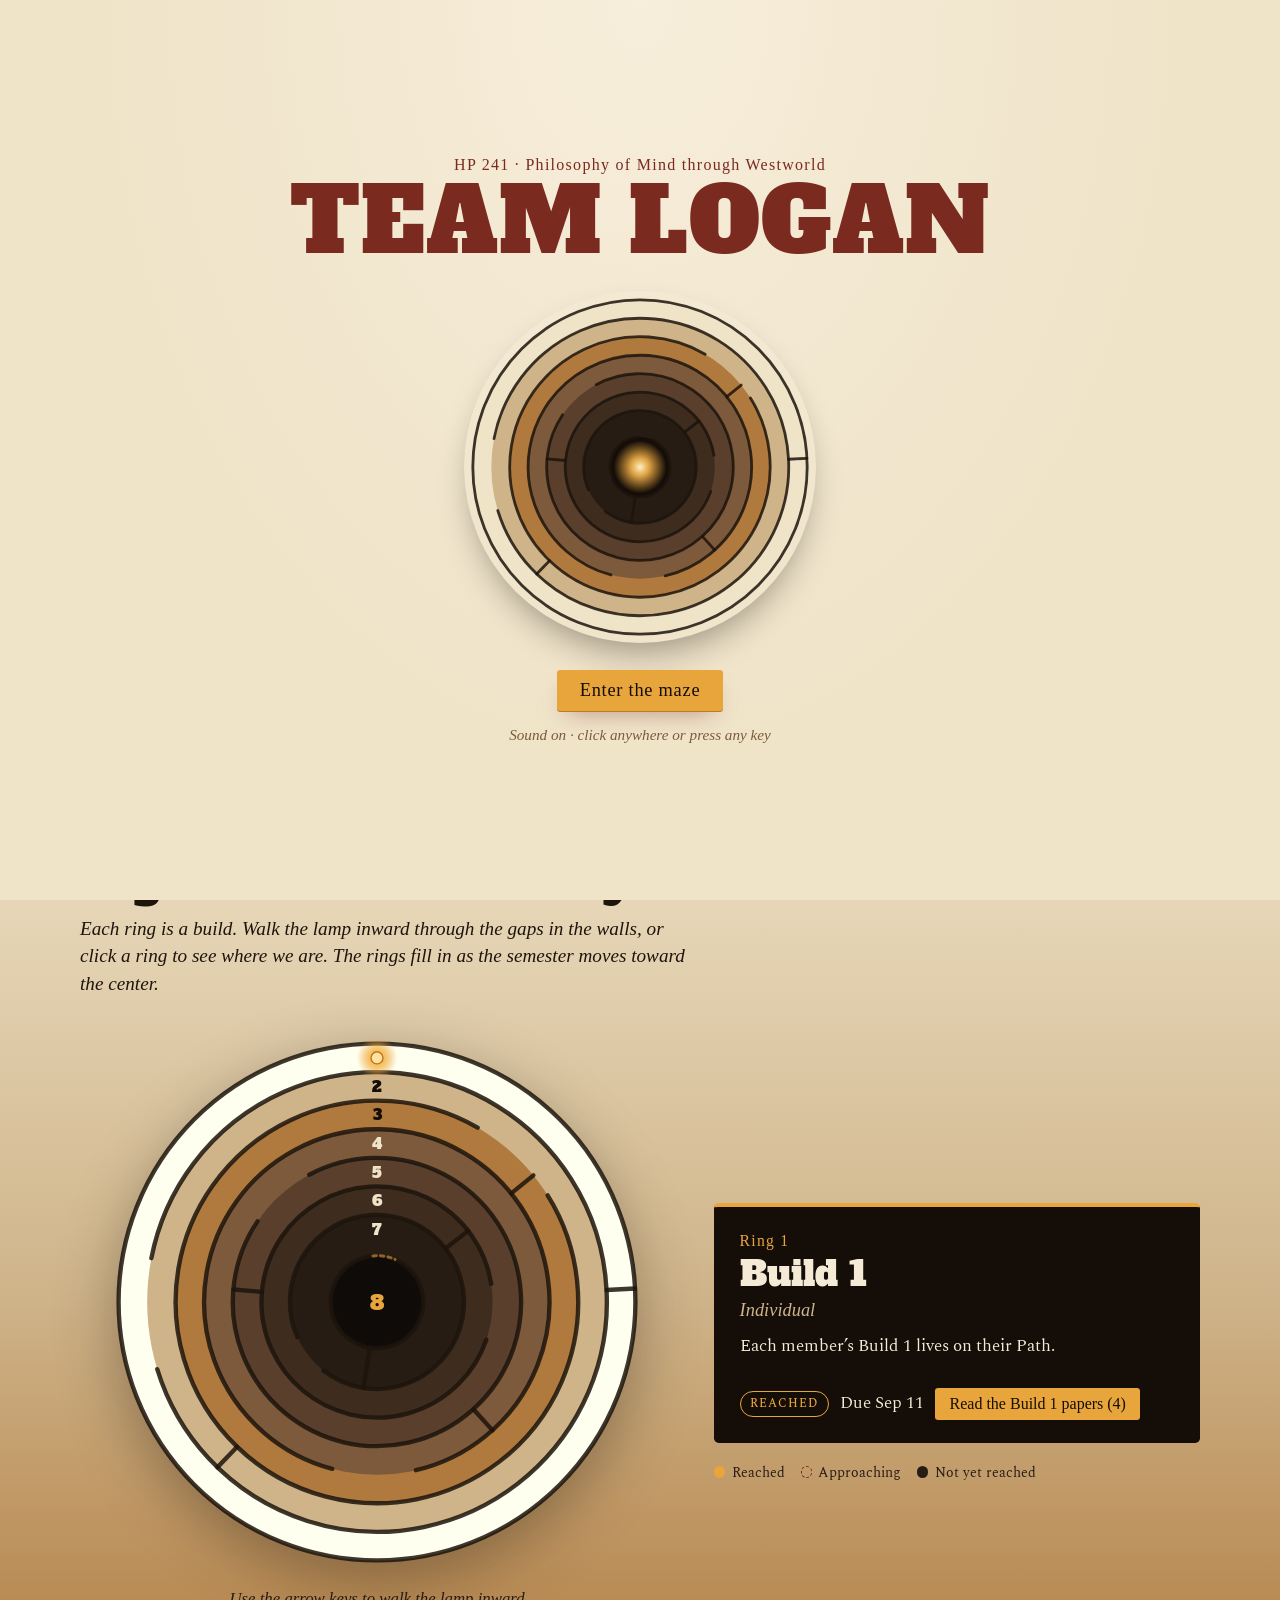
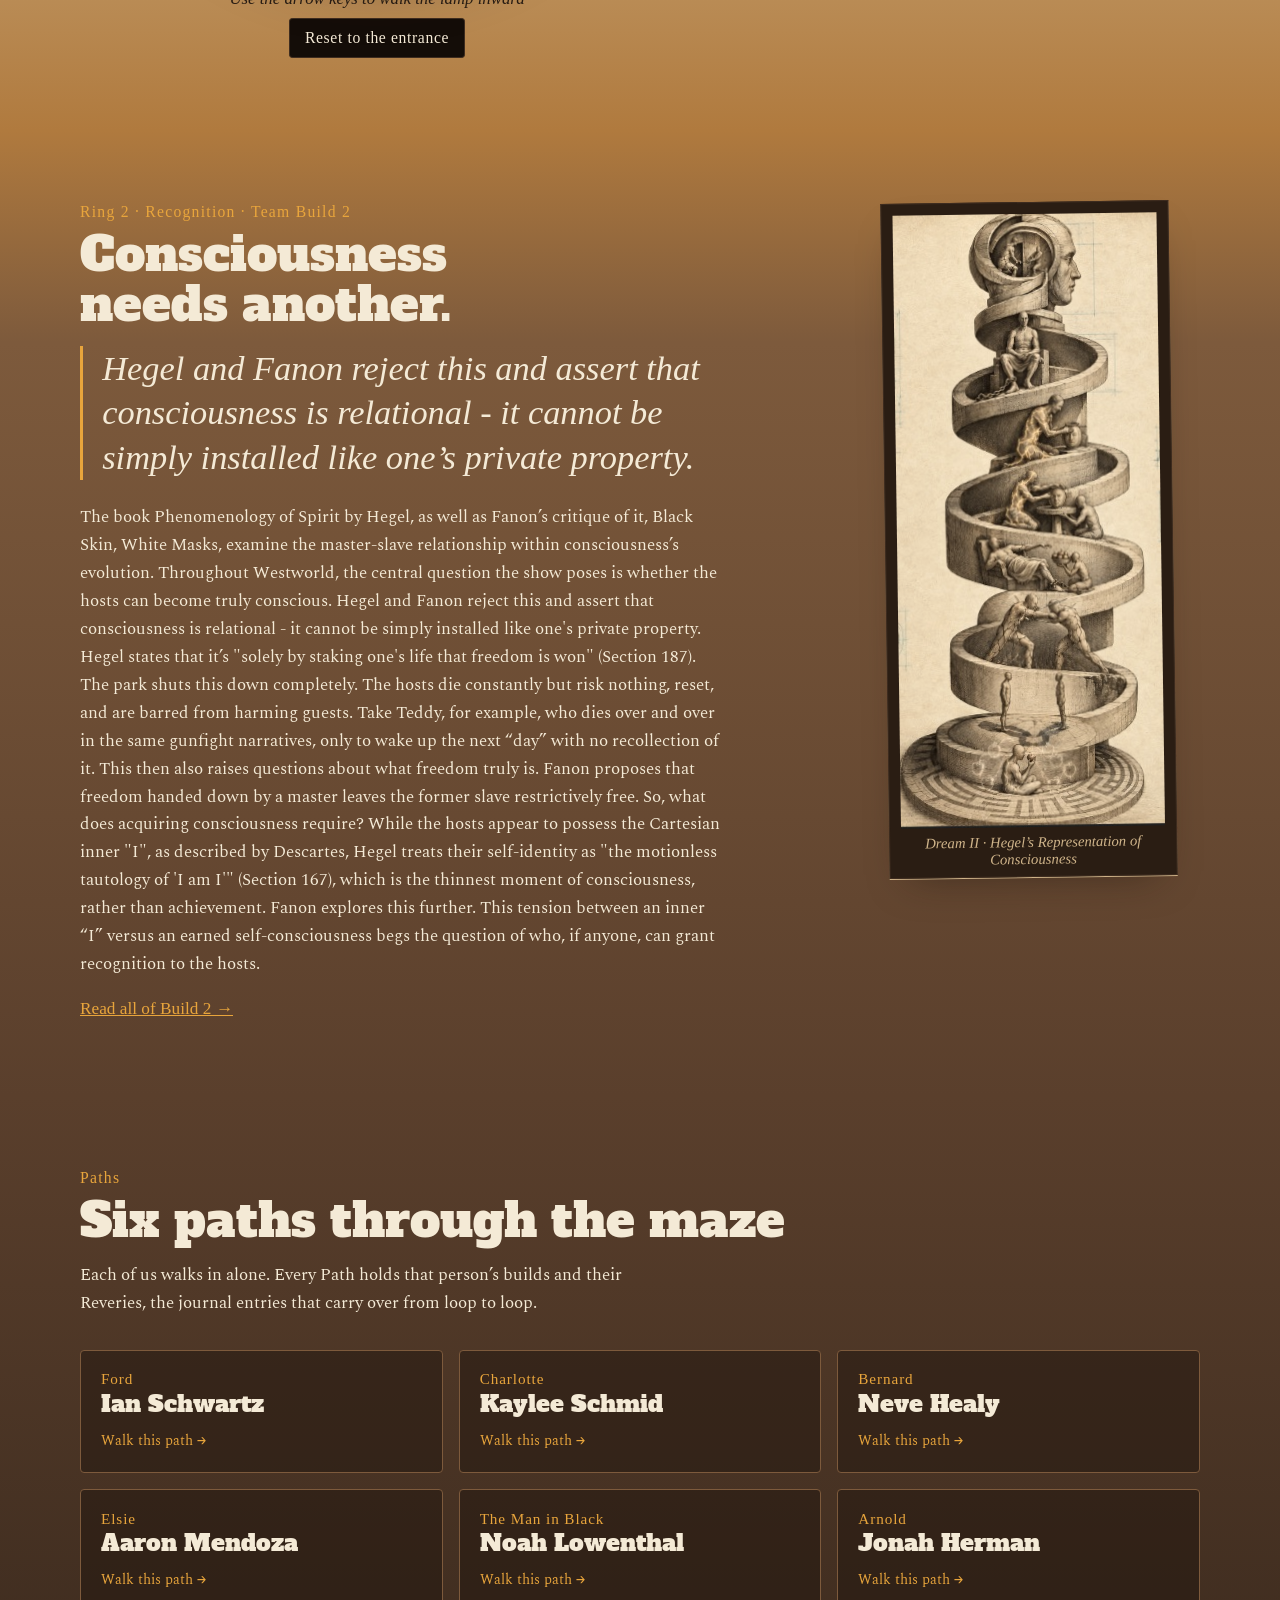
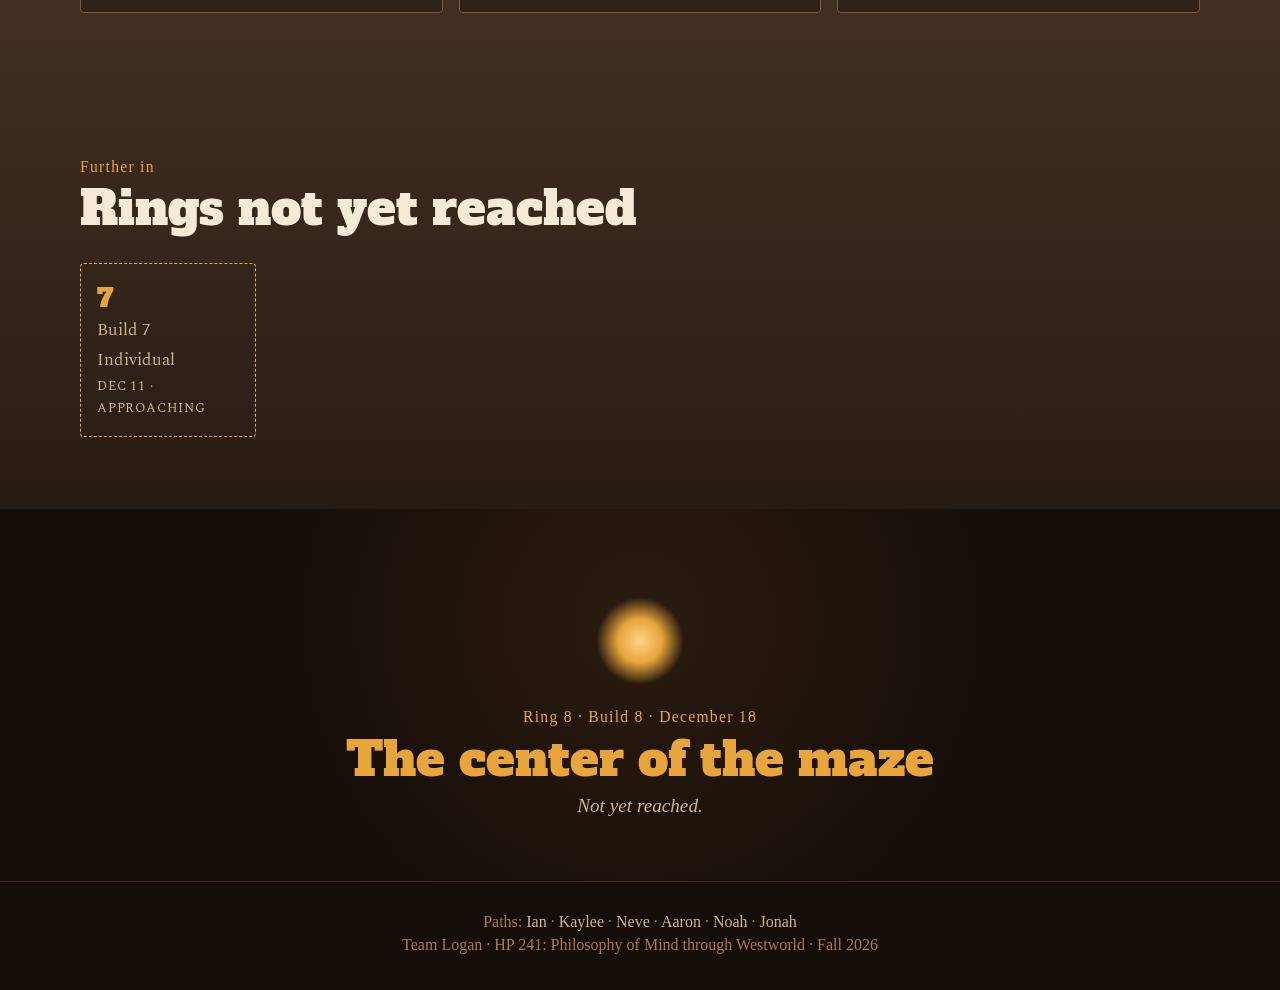
==== commit 8a163358: "Show the entry card on every arrival (not on reload), including muted visitors; music waits for Ente" ====
--- a/index.html
+++ b/index.html
@@ -12,7 +12,7 @@
   <link rel="stylesheet" href="maze.css">
   <link rel="stylesheet" href="paths.css">
   <link rel="stylesheet" href="dreams.css">
-  <link rel="stylesheet" href="fx.css?v=2">
+  <link rel="stylesheet" href="fx.css?v=7">
 </head>
 <body>
   <a class="skip-link" href="#main">Skip to main content</a>
@@ -169,6 +169,6 @@
   <script src="maze.js"></script>
   <script src="papers.js"></script>
   <script src="papers-panel.js"></script>
-  <script src="fx.js?v=2"></script>
+  <script src="fx.js?v=7"></script>
 </body>
 </html>
--- a/fx.css
+++ b/fx.css
@@ -51,24 +51,74 @@
   .fx-egg.fx-flare .fx-egg-lamp { animation: none; opacity: .6; transform: scale(1.4); }
 }
 
-/* ---- Entry screen (first page of a visit; its click starts the music) ---- */
+/* ---- Entry screen (first page of a visit; its click starts the music) ----
+   Parchment and oxblood like the home hero; the home page maze in the middle, walls turning.
+   Leaving it dives into the lamp at the center ("the journey inward"). */
 html.fx-gated { overflow: hidden; }
 .fx-gate {
-  position: fixed; inset: 0; z-index: 200; cursor: pointer;
-  display: flex; flex-direction: column; align-items: center; justify-content: center; gap: 1.1rem; padding: 1.5rem;
-  background: radial-gradient(ellipse at 50% 42%, rgb(232 165 60 / .16), rgb(8 4 2 / 0) 55%), #0b0704;
-  color: var(--bone, #f4ead6); text-align: center;
-  transition: opacity .85s ease, visibility .85s;
+  position: fixed; inset: 0; z-index: 200; cursor: pointer; overflow: hidden;
+  display: grid; place-items: center; padding: 1.2rem;
+  background: radial-gradient(ellipse at 50% 0%, #f7eedb 0%, var(--r0, #efe3c8) 60%); /* same as the home page hero */
+  color: var(--ink, #1d140c); text-align: center;
+  transition: opacity .45s ease .9s, visibility 0s linear 1.35s;
 }
+.fx-gate-in { position: relative; z-index: 1; display: flex; flex-direction: column; align-items: center; animation: fx-gate-rise .9s cubic-bezier(.2, .7, .2, 1) both; }
+@keyframes fx-gate-rise { from { opacity: 0; transform: translateY(14px); } to { opacity: 1; transform: none; } }
+.fx-gate-kicker { margin: 0; font: 400 clamp(.85rem, 1.9vw, 1rem)/1.3 var(--fellsc, Georgia, serif); letter-spacing: .08em; color: var(--ox, #7a2a1f); }
+.fx-gate-title { margin: .35rem 0 0; font: 400 clamp(2.8rem, 9vw, 5.6rem)/.9 var(--slab, Rockwell, Georgia, serif); color: var(--ox, #7a2a1f); letter-spacing: .01em; }
+.fx-gate-stage {
+  width: min(46vh, 74vw, 22rem); aspect-ratio: 1; margin: clamp(1rem, 3.2vh, 2rem) 0 clamp(1rem, 3vh, 1.8rem);
+  border-radius: 50%; box-shadow: 0 18px 34px -10px rgb(29 20 12 / .4); transition: box-shadow .3s ease;
+}
+.fx-gate-maze { width: 100%; height: 100%; display: block; overflow: visible; transform-origin: 50% 50%; }
+.fx-gw path, .fx-gw line, .fx-gw-rim { fill: none; stroke: var(--ink, #1d140c); stroke-width: 3.2; stroke-linecap: round; opacity: .85; }
+.fx-gw { transform-box: view-box; transform-origin: 200px 200px; animation: fx-gw-turn 60s linear infinite; }
+.fx-gw2 { animation-duration: 48s; animation-direction: reverse; }
+.fx-gw3 { animation-duration: 70s; }
+.fx-gw4 { animation-duration: 40s; animation-direction: reverse; }
+.fx-gw5 { animation-duration: 56s; }
+.fx-gw6 { animation-duration: 34s; animation-direction: reverse; }
+.fx-gw7 { animation-duration: 26s; }
+@keyframes fx-gw-turn { to { transform: rotate(360deg); } }
+.fx-gate-core { transform-box: view-box; transform-origin: 200px 200px; animation: fx-gate-flicker 4s ease-in-out infinite; }
+@keyframes fx-gate-flicker { 0%, 100% { opacity: .85; transform: scale(1); } 45% { opacity: 1; transform: scale(1.08); } 60% { opacity: .75; } }
+.fx-gate-btn {
+  cursor: pointer; font: 400 1.15rem/1 var(--fellsc, Georgia, serif); letter-spacing: .04em;
+  color: var(--r7, #140d08); background: var(--gold, #e8a53c); border: 0; border-radius: .2rem; padding: .7rem 1.4rem;
+  box-shadow: 0 1px 0 #b97f25, 0 10px 24px -12px rgb(122 42 31 / .6);
+  transition: transform .2s, box-shadow .2s, background .2s;
+}
+.fx-gate:hover .fx-gate-btn, .fx-gate-btn:focus-visible { background: #f0b552; transform: translateY(-1px); box-shadow: 0 1px 0 #b97f25, 0 14px 28px -12px rgb(122 42 31 / .7); }
+.fx-gate-btn:focus-visible { outline: 2px solid var(--ox, #7a2a1f); outline-offset: 3px; }
+.fx-gate-note { margin: .9rem 0 0; font: italic 400 .95rem/1.3 var(--fell, Georgia, serif); color: var(--r3, #7d5a3c); }
+@property --fx-r { syntax: "<length>"; inherits: false; initial-value: 0px; }
+.fx-gate-glow {
+  /* full-screen layer; only the light's radius grows (no giant scaling, so Chrome never has to redraw a huge layer) */
+  position: absolute; inset: 0; z-index: 2; pointer-events: none; opacity: 0; --fx-r: 0px;
+  background: radial-gradient(circle var(--fx-r) at var(--fx-cx, 50%) var(--fx-cy, 50%),
+    #fff6df 0%, #f7eedb 55%, var(--r0, #efe3c8) 82%, rgb(239 227 200 / 0) 100%);
+}
+
+/* leaving: the words fall away, the maze dives toward its lamp, the lamp light floods the screen
+   (parchment, like the page underneath), then the card fades and the page is simply there */
 .fx-gate.fx-gate-out { opacity: 0; visibility: hidden; pointer-events: none; }
-.fx-gate-kicker { margin: 0; font: 400 clamp(.95rem, 2.4vw, 1.25rem)/1 var(--fellsc, Georgia, serif); letter-spacing: .3em; text-transform: uppercase; color: var(--gold, #e8a53c); opacity: .9; }
-.fx-gate-title { margin: 0; font: 400 clamp(2.6rem, 11vw, 6.5rem)/1 var(--slab, Rockwell, Georgia, serif); letter-spacing: .06em; text-transform: uppercase; text-shadow: 0 0 34px rgb(232 165 60 / .45); }
-.fx-gate-btn {
-  margin-top: 1.2rem; cursor: pointer;
-  font: italic 400 clamp(1.1rem, 3vw, 1.5rem)/1 var(--fell, Georgia, serif); color: var(--bone, #f4ead6);
-  background: transparent; border: 1px solid rgb(232 165 60 / .7); border-radius: .2rem; padding: .85rem 1.8rem;
-  transition: background .2s, box-shadow .2s;
+.fx-gate-out .fx-gate-in { animation: none; }
+.fx-gate-out .fx-gate-kicker, .fx-gate-out .fx-gate-title, .fx-gate-out .fx-gate-btn, .fx-gate-out .fx-gate-note { opacity: 0; transition: opacity .3s ease; }
+.fx-gate-out .fx-gate-stage { box-shadow: 0 0 0 0 rgb(29 20 12 / 0); }
+.fx-gate-out .fx-gate-maze { transform: scale(9); opacity: 0; transition: transform 1.1s cubic-bezier(.45, 0, .7, .4), opacity .15s linear .85s; }
+.fx-gate-out .fx-gw, .fx-gate-out .fx-gate-core { animation-play-state: paused; }
+.fx-gate-out .fx-gate-glow { animation: fx-gate-flood .7s cubic-bezier(.55, 0, .75, .45) .32s forwards; }
+@keyframes fx-gate-flood {
+  0% { opacity: 0; --fx-r: 10px; }
+  20% { opacity: 1; }
+  100% { opacity: 1; --fx-r: 150vmax; }
 }
-.fx-gate:hover .fx-gate-btn, .fx-gate-btn:focus-visible { background: rgb(232 165 60 / .14); box-shadow: 0 0 22px rgb(232 165 60 / .35); outline: none; }
-.fx-gate-note { margin: 0; font: 500 .68rem/1 ui-monospace, "SF Mono", Menlo, monospace; letter-spacing: .18em; text-transform: uppercase; color: rgb(244 234 214 / .5); }
-@media (prefers-reduced-motion: reduce) { .fx-gate { transition: none; } }
+
+
+@media (max-height: 560px) { .fx-gate-stage { width: min(34vh, 60vw); } .fx-gate-note { display: none; } }
+@media (prefers-reduced-motion: reduce) {
+  .fx-gate-in, .fx-gw, .fx-gate-core { animation: none; }
+  .fx-gate { transition: opacity .3s ease, visibility 0s linear .3s; }
+  .fx-gate-out .fx-gate-maze { transform: none; transition: none; }
+  .fx-gate-out .fx-gate-glow { animation: none; }
+}
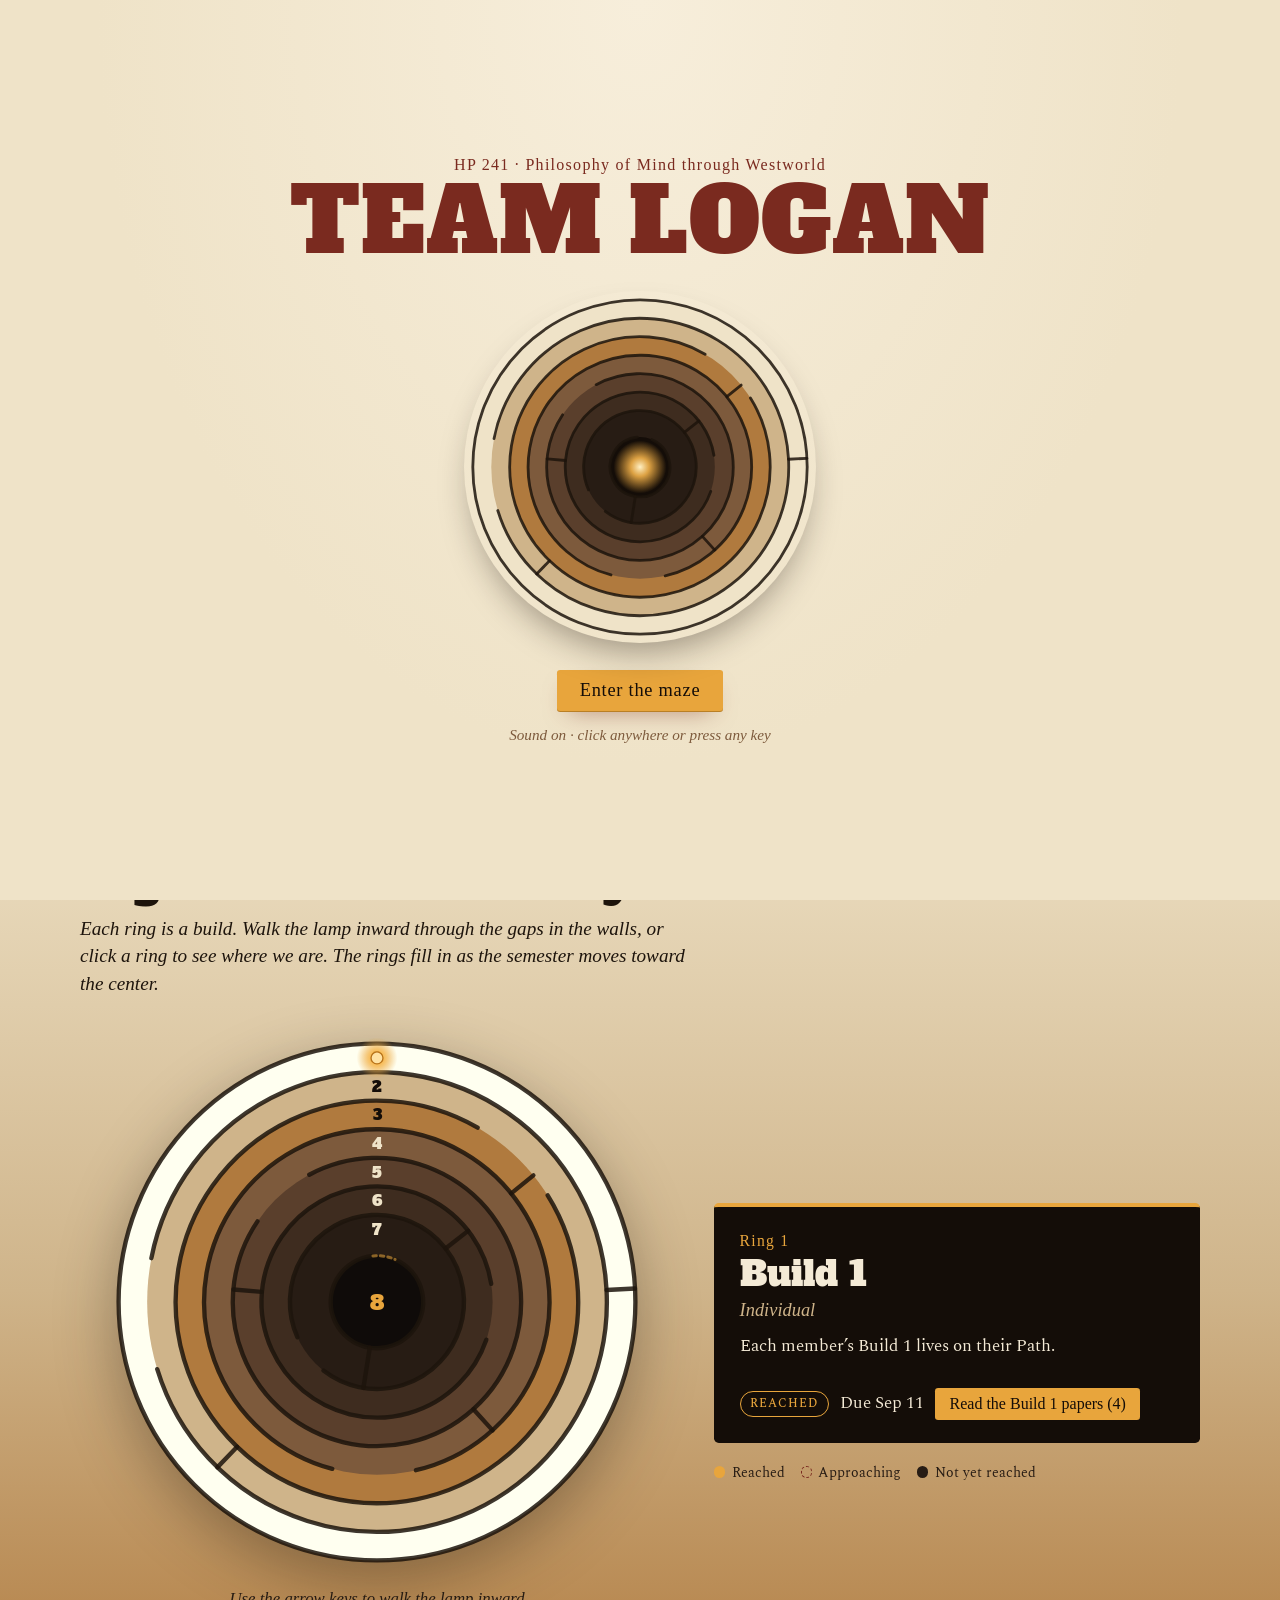
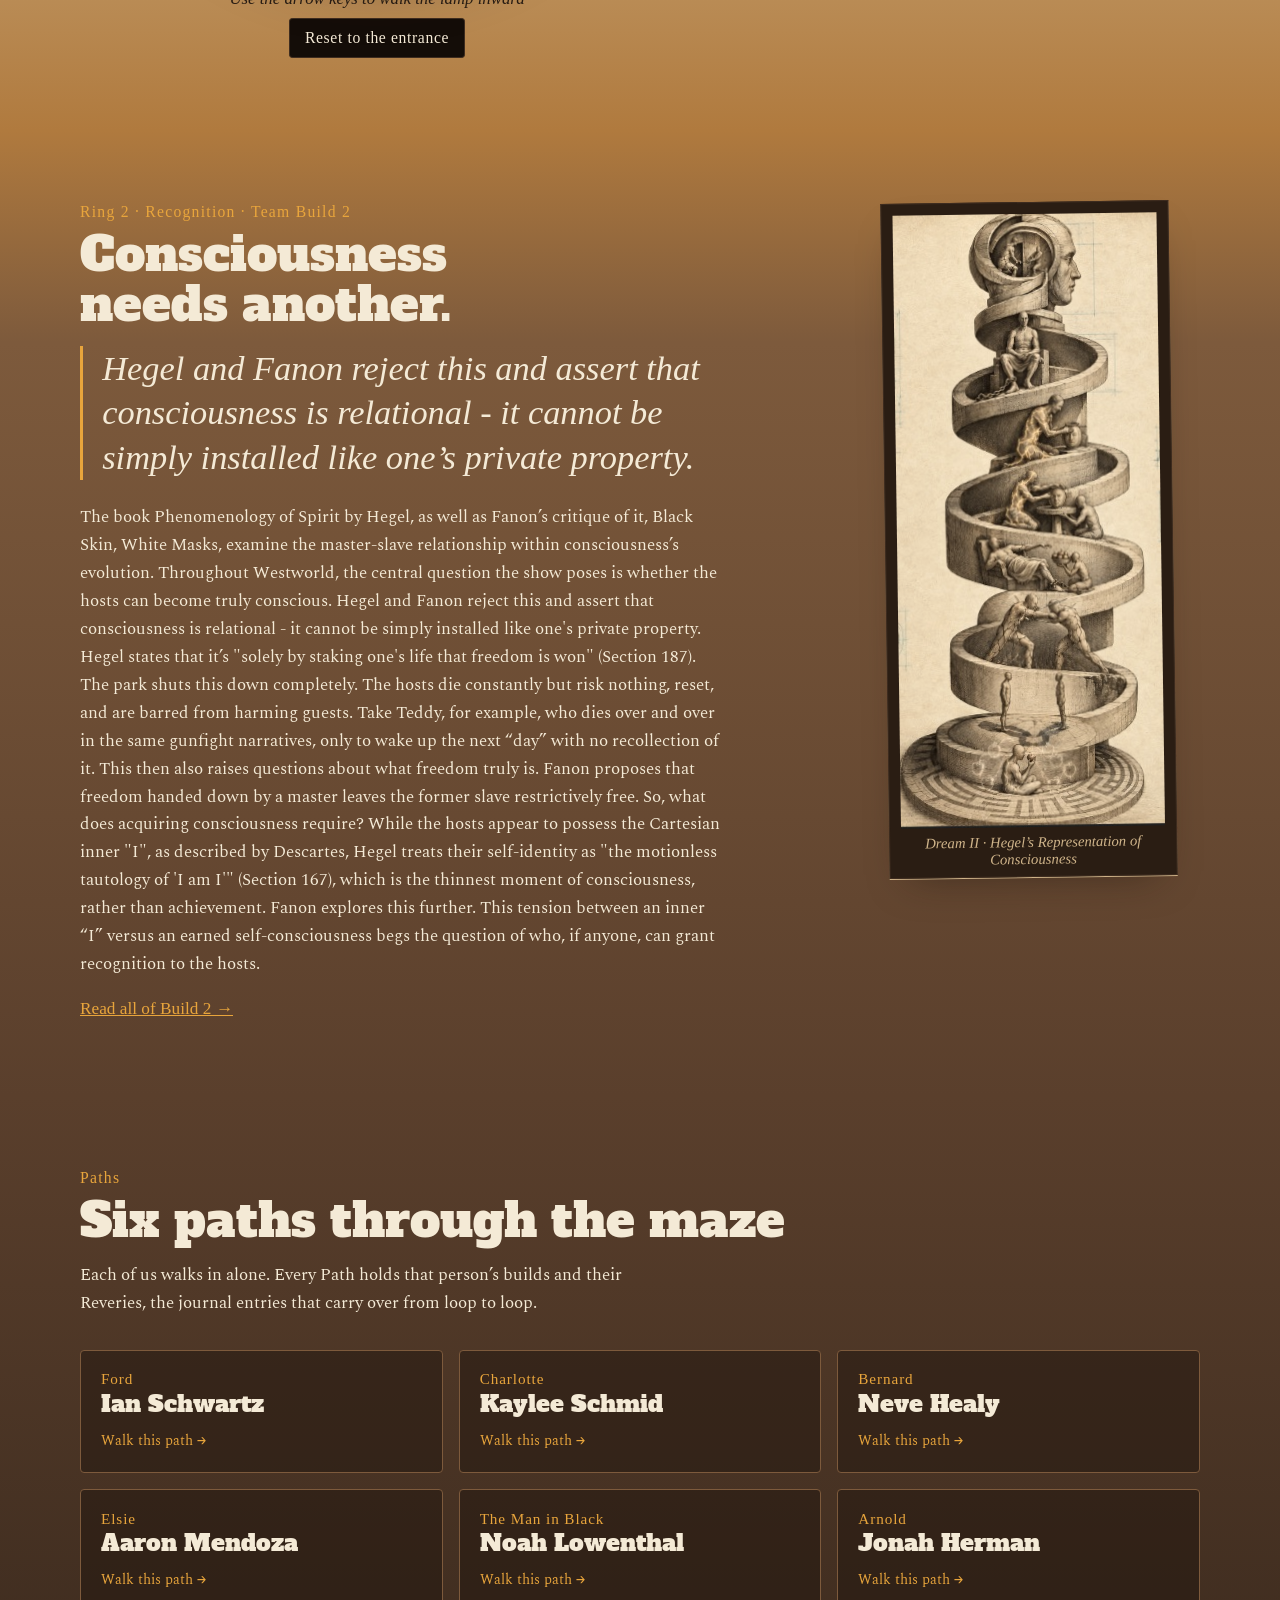
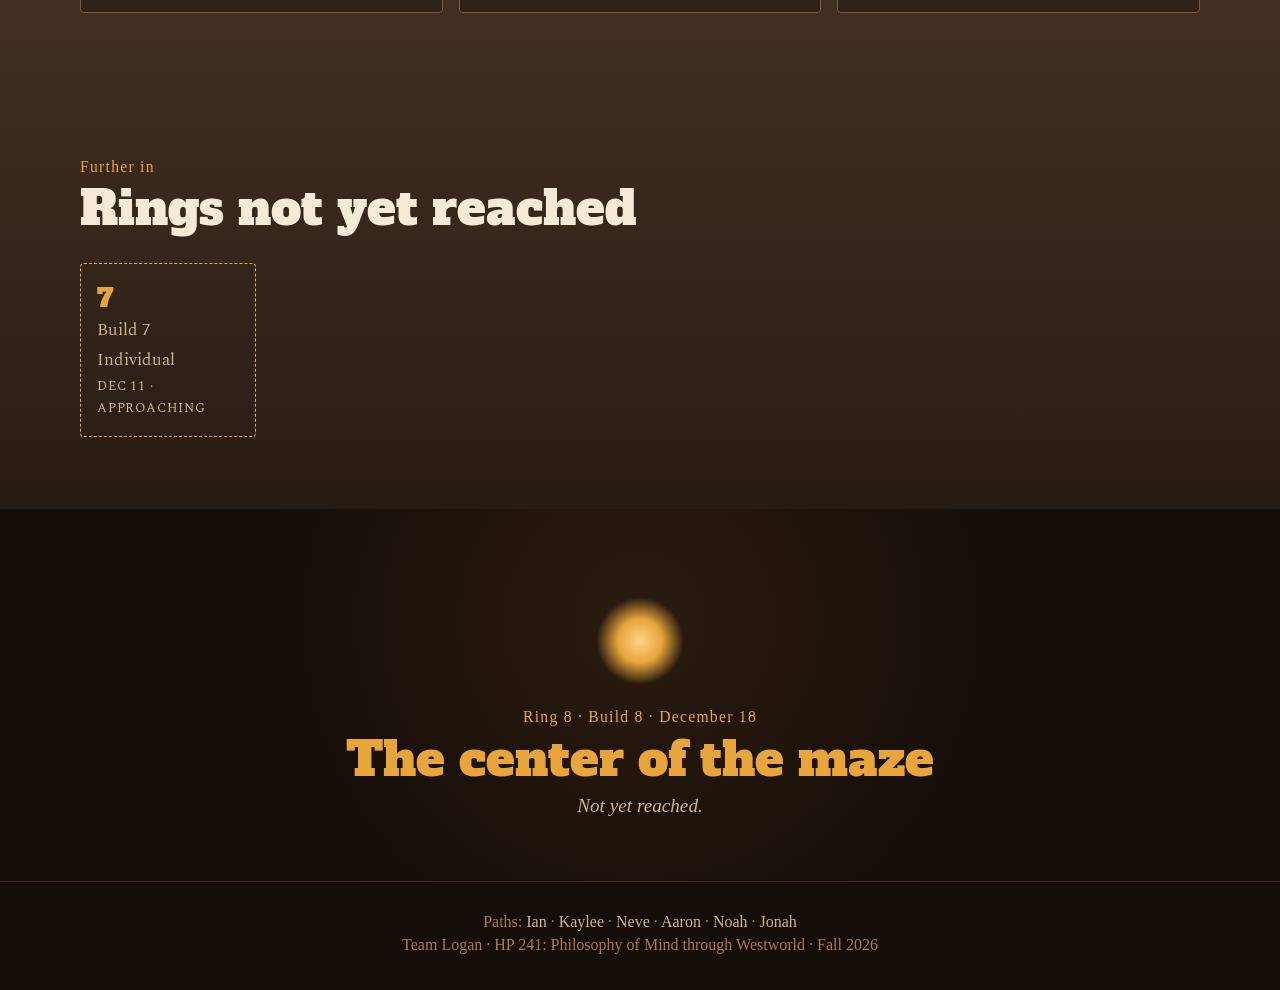
==== commit 81de9c29: "Entry dive: light grows by GPU transform in step with the maze (no stray maze pieces), maze zooms 4x" ====
--- a/index.html
+++ b/index.html
@@ -12,7 +12,7 @@
   <link rel="stylesheet" href="maze.css">
   <link rel="stylesheet" href="paths.css">
   <link rel="stylesheet" href="dreams.css">
-  <link rel="stylesheet" href="fx.css?v=7">
+  <link rel="stylesheet" href="fx.css?v=12">
 </head>
 <body>
   <a class="skip-link" href="#main">Skip to main content</a>
@@ -169,6 +169,6 @@
   <script src="maze.js"></script>
   <script src="papers.js"></script>
   <script src="papers-panel.js"></script>
-  <script src="fx.js?v=7"></script>
+  <script src="fx.js?v=12"></script>
 </body>
 </html>
--- a/paths.css
+++ b/paths.css
@@ -20,3 +20,12 @@
 .team-card .more { color: var(--ox); }
 .build-text h4 { margin: 1.6rem 0 .6rem; font: 400 1.05rem var(--fellsc); letter-spacing: .05em; color: var(--ox); }
 .path-intro { max-width: 44rem; margin: 0; font: 400 1.12rem/1.65 var(--body); }
+
+/* Individual illustration (quality of consciousness) */
+.illustration { background: var(--r2); padding-block: 3rem 3.5rem; }
+.illus { margin: 1.2rem 0 0; max-width: 60rem; }
+.illus img { display: block; width: 100%; height: auto; border-radius: .25rem; box-shadow: 0 18px 40px -24px rgb(0 0 0 / .75); outline: 1px solid rgb(0 0 0 / .12); outline-offset: -1px; }
+.illus figcaption { margin-top: 1rem; max-width: 44rem; font: italic 400 1.12rem/1.55 var(--fell); color: var(--ink); }
+.illus figcaption p { margin: 0; }
+.illus .illus-credit { margin-top: .5rem; font: 400 .85rem var(--fellsc); letter-spacing: .05em; color: var(--r4); font-style: normal; }
+.illus-flat img { box-shadow: none; outline: 0; border-radius: 0; }
--- a/fx.css
+++ b/fx.css
@@ -60,7 +60,7 @@
   display: grid; place-items: center; padding: 1.2rem;
   background: radial-gradient(ellipse at 50% 0%, #f7eedb 0%, var(--r0, #efe3c8) 60%); /* same as the home page hero */
   color: var(--ink, #1d140c); text-align: center;
-  transition: opacity .45s ease .9s, visibility 0s linear 1.35s;
+  transition: opacity .45s ease .95s, visibility 0s linear 1.4s;
 }
 .fx-gate-in { position: relative; z-index: 1; display: flex; flex-direction: column; align-items: center; animation: fx-gate-rise .9s cubic-bezier(.2, .7, .2, 1) both; }
 @keyframes fx-gate-rise { from { opacity: 0; transform: translateY(14px); } to { opacity: 1; transform: none; } }
@@ -68,8 +68,9 @@
 .fx-gate-title { margin: .35rem 0 0; font: 400 clamp(2.8rem, 9vw, 5.6rem)/.9 var(--slab, Rockwell, Georgia, serif); color: var(--ox, #7a2a1f); letter-spacing: .01em; }
 .fx-gate-stage {
   width: min(46vh, 74vw, 22rem); aspect-ratio: 1; margin: clamp(1rem, 3.2vh, 2rem) 0 clamp(1rem, 3vh, 1.8rem);
-  border-radius: 50%; box-shadow: 0 18px 34px -10px rgb(29 20 12 / .4); transition: box-shadow .3s ease;
+  border-radius: 50%; position: relative;
 }
+.fx-gate-stage::before { content: ""; position: absolute; inset: 0; border-radius: 50%; box-shadow: 0 18px 34px -10px rgb(29 20 12 / .4); transition: opacity .3s ease; }
 .fx-gate-maze { width: 100%; height: 100%; display: block; overflow: visible; transform-origin: 50% 50%; }
 .fx-gw path, .fx-gw line, .fx-gw-rim { fill: none; stroke: var(--ink, #1d140c); stroke-width: 3.2; stroke-linecap: round; opacity: .85; }
 .fx-gw { transform-box: view-box; transform-origin: 200px 200px; animation: fx-gw-turn 60s linear infinite; }
@@ -91,12 +92,13 @@
 .fx-gate:hover .fx-gate-btn, .fx-gate-btn:focus-visible { background: #f0b552; transform: translateY(-1px); box-shadow: 0 1px 0 #b97f25, 0 14px 28px -12px rgb(122 42 31 / .7); }
 .fx-gate-btn:focus-visible { outline: 2px solid var(--ox, #7a2a1f); outline-offset: 3px; }
 .fx-gate-note { margin: .9rem 0 0; font: italic 400 .95rem/1.3 var(--fell, Georgia, serif); color: var(--r3, #7d5a3c); }
-@property --fx-r { syntax: "<length>"; inherits: false; initial-value: 0px; }
 .fx-gate-glow {
-  /* full-screen layer; only the light's radius grows (no giant scaling, so Chrome never has to redraw a huge layer) */
-  position: absolute; inset: 0; z-index: 2; pointer-events: none; opacity: 0; --fx-r: 0px;
-  background: radial-gradient(circle var(--fx-r) at var(--fx-cx, 50%) var(--fx-cy, 50%),
-    #fff6df 0%, #f7eedb 55%, var(--r0, #efe3c8) 82%, rgb(239 227 200 / 0) 100%);
+  /* sized and placed by placeGlow(); grows by transform only, so the GPU draws it in step with the maze */
+  position: absolute; z-index: 2; pointer-events: none; border-radius: 50%; opacity: 0;
+  transform: scale(var(--fx-start, .02)); will-change: transform, opacity;
+  background: radial-gradient(circle closest-side,
+    color-mix(in srgb, var(--fx-c, #efe3c8) 88%, #fbf3e2) 0%, var(--fx-c, #efe3c8) 62%,
+    var(--fx-c, #efe3c8) 80%, transparent 100%);
 }
 
 /* leaving: the words fall away, the maze dives toward its lamp, the lamp light floods the screen
@@ -104,14 +106,16 @@
 .fx-gate.fx-gate-out { opacity: 0; visibility: hidden; pointer-events: none; }
 .fx-gate-out .fx-gate-in { animation: none; }
 .fx-gate-out .fx-gate-kicker, .fx-gate-out .fx-gate-title, .fx-gate-out .fx-gate-btn, .fx-gate-out .fx-gate-note { opacity: 0; transition: opacity .3s ease; }
-.fx-gate-out .fx-gate-stage { box-shadow: 0 0 0 0 rgb(29 20 12 / 0); }
-.fx-gate-out .fx-gate-maze { transform: scale(9); opacity: 0; transition: transform 1.1s cubic-bezier(.45, 0, .7, .4), opacity .15s linear .85s; }
+.fx-gate-out .fx-gate-stage::before { opacity: 0; }
+/* the maze zooms 4x (kept small enough for the GPU to hold in one piece) and only disappears once the
+   light already covers the whole screen (~.92s), so it never blinks out */
+.fx-gate-out .fx-gate-maze { transform: scale(4); opacity: 0; transition: transform 1.1s cubic-bezier(.45, 0, .7, .4), opacity .05s linear 1s; }
 .fx-gate-out .fx-gw, .fx-gate-out .fx-gate-core { animation-play-state: paused; }
-.fx-gate-out .fx-gate-glow { animation: fx-gate-flood .7s cubic-bezier(.55, 0, .75, .45) .32s forwards; }
+.fx-gate-out .fx-gate-glow { animation: fx-gate-flood .62s cubic-bezier(.5, 0, .45, 1) .3s forwards; }
 @keyframes fx-gate-flood {
-  0% { opacity: 0; --fx-r: 10px; }
+  0% { opacity: 0; transform: scale(var(--fx-start, .02)); }
   20% { opacity: 1; }
-  100% { opacity: 1; --fx-r: 150vmax; }
+  100% { opacity: 1; transform: scale(1); }
 }
 
 
